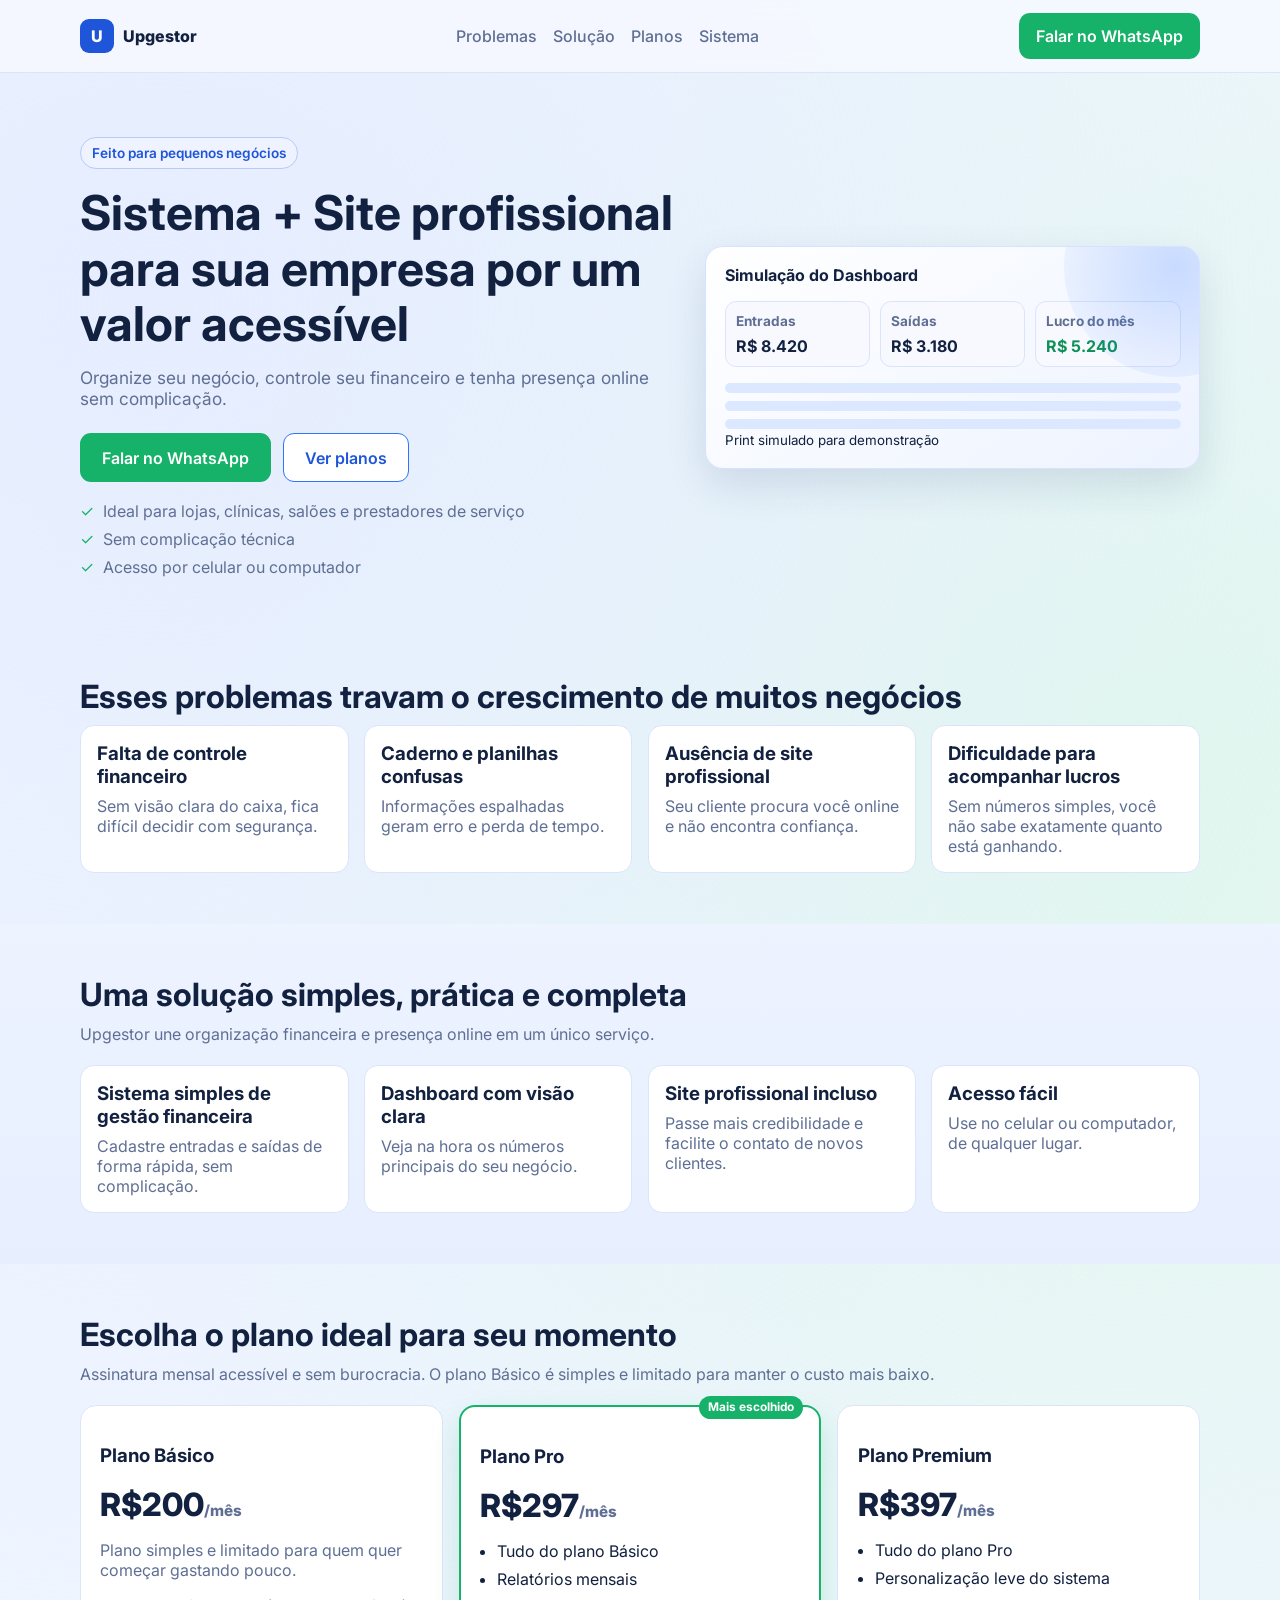
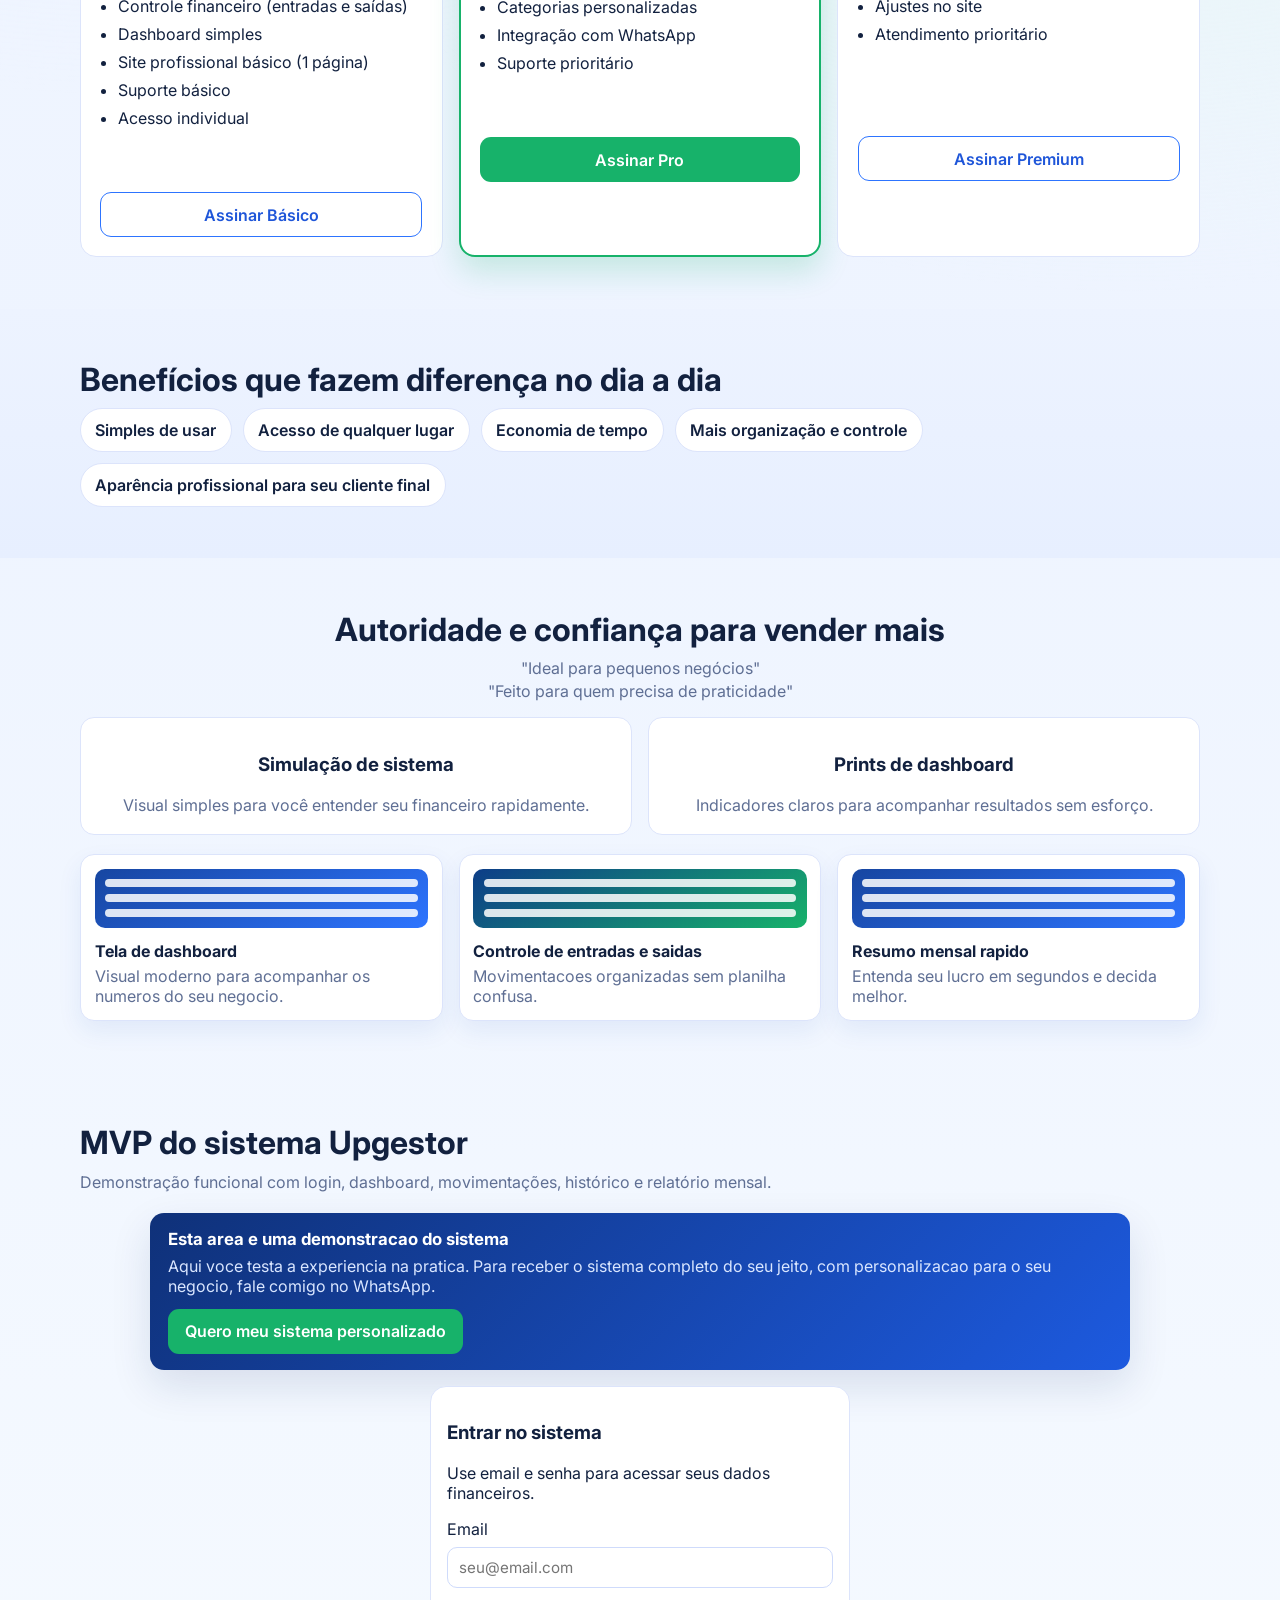
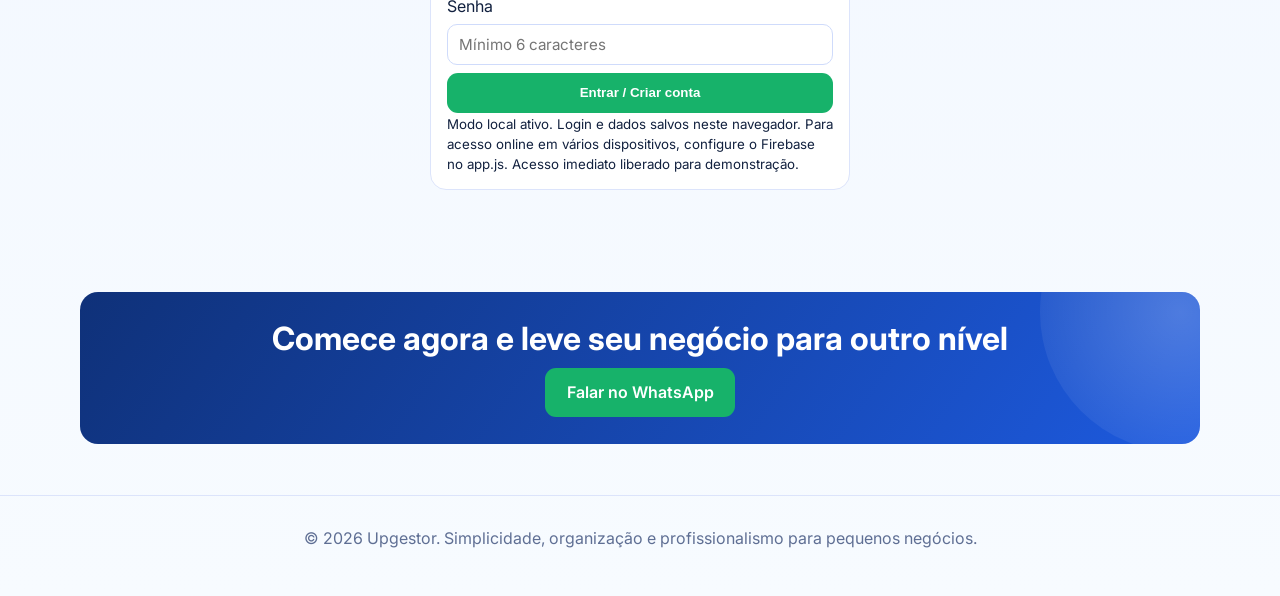
==== index.html @ bb3dbd7d "v1" ====
<!DOCTYPE html>
<html lang="pt-BR">
<head>
  <meta charset="UTF-8" />
  <meta name="viewport" content="width=device-width, initial-scale=1.0" />
  <title>Upgestor | Sistema + Site profissional acessível</title>
  <meta
    name="description"
    content="Upgestor: sistema simples de gestão financeira + site profissional para pequenas empresas por assinatura mensal acessível."
  />
  <meta name="author" content="Joao Espinato" />
  <link rel="preconnect" href="https://fonts.googleapis.com" />
  <link rel="preconnect" href="https://fonts.gstatic.com" crossorigin />
  <link
    href="https://fonts.googleapis.com/css2?family=Inter:wght@400;500;600;700;800&display=swap"
    rel="stylesheet"
  />
  <link rel="stylesheet" href="./styles.css" />
</head>
<body>
  <header class="topbar">
    <div class="container topbar-inner">
      <a href="#hero" class="logo" aria-label="Ir para início">
        <span class="logo-mark">U</span>
        <span class="logo-text">Upgestor</span>
      </a>
      <nav class="nav">
        <a href="#problemas">Problemas</a>
        <a href="#solucao">Solução</a>
        <a href="#planos">Planos</a>
        <a href="#mvp">Sistema</a>
      </nav>
      <a class="btn btn-whatsapp" href="https://wa.me/5528999644083?text=Ol%C3%A1%2C%20quero%20solicitar%20um%20or%C3%A7amento%20da%20Upgestor." target="_blank" rel="noopener noreferrer">
        Falar no WhatsApp
      </a>
    </div>
  </header>

  <main>
    <section id="hero" class="hero">
      <div class="container hero-grid">
        <div>
          <span class="badge">Feito para pequenos negócios</span>
          <h1>Sistema + Site profissional para sua empresa por um valor acessível</h1>
          <p class="hero-subtitle">
            Organize seu negócio, controle seu financeiro e tenha presença online sem complicação.
          </p>
          <div class="hero-actions">
            <a class="btn btn-whatsapp btn-lg" href="https://wa.me/5528999644083?text=Ol%C3%A1%2C%20quero%20solicitar%20um%20or%C3%A7amento%20da%20Upgestor." target="_blank" rel="noopener noreferrer">
              Falar no WhatsApp
            </a>
            <a class="btn btn-outline btn-lg" href="#planos">Ver planos</a>
          </div>
          <ul class="hero-bullets">
            <li>Ideal para lojas, clínicas, salões e prestadores de serviço</li>
            <li>Sem complicação técnica</li>
            <li>Acesso por celular ou computador</li>
          </ul>
        </div>
        <div class="hero-card">
          <p class="card-title">Simulação do Dashboard</p>
          <div class="sim-grid">
            <article>
              <h3>Entradas</h3>
              <p>R$ 8.420</p>
            </article>
            <article>
              <h3>Saídas</h3>
              <p>R$ 3.180</p>
            </article>
            <article>
              <h3>Lucro do mês</h3>
              <p class="success">R$ 5.240</p>
            </article>
          </div>
          <div class="sim-lines">
            <span></span><span></span><span></span>
          </div>
          <small>Print simulado para demonstração</small>
        </div>
      </div>
    </section>

    <section id="problemas" class="section">
      <div class="container">
        <h2>Esses problemas travam o crescimento de muitos negócios</h2>
        <div class="cards-4">
          <article class="feature-card">
            <h3>Falta de controle financeiro</h3>
            <p>Sem visão clara do caixa, fica difícil decidir com segurança.</p>
          </article>
          <article class="feature-card">
            <h3>Caderno e planilhas confusas</h3>
            <p>Informações espalhadas geram erro e perda de tempo.</p>
          </article>
          <article class="feature-card">
            <h3>Ausência de site profissional</h3>
            <p>Seu cliente procura você online e não encontra confiança.</p>
          </article>
          <article class="feature-card">
            <h3>Dificuldade para acompanhar lucros</h3>
            <p>Sem números simples, você não sabe exatamente quanto está ganhando.</p>
          </article>
        </div>
      </div>
    </section>

    <section id="solucao" class="section section-alt">
      <div class="container">
        <h2>Uma solução simples, prática e completa</h2>
        <p class="section-subtitle">Upgestor une organização financeira e presença online em um único serviço.</p>
        <div class="cards-4">
          <article class="feature-card">
            <h3>Sistema simples de gestão financeira</h3>
            <p>Cadastre entradas e saídas de forma rápida, sem complicação.</p>
          </article>
          <article class="feature-card">
            <h3>Dashboard com visão clara</h3>
            <p>Veja na hora os números principais do seu negócio.</p>
          </article>
          <article class="feature-card">
            <h3>Site profissional incluso</h3>
            <p>Passe mais credibilidade e facilite o contato de novos clientes.</p>
          </article>
          <article class="feature-card">
            <h3>Acesso fácil</h3>
            <p>Use no celular ou computador, de qualquer lugar.</p>
          </article>
        </div>
      </div>
    </section>

    <section id="planos" class="section">
      <div class="container">
        <h2>Escolha o plano ideal para seu momento</h2>
        <p class="section-subtitle">
          Assinatura mensal acessível e sem burocracia. O plano Básico é simples e limitado para manter o custo mais baixo.
        </p>
        <div class="pricing-grid">
          <article class="pricing-card">
            <h3>Plano Básico</h3>
            <p class="price">R$200<span>/mês</span></p>
            <p class="plan-note">Plano simples e limitado para quem quer começar gastando pouco.</p>
            <ul>
              <li>Controle financeiro (entradas e saídas)</li>
              <li>Dashboard simples</li>
              <li>Site profissional básico (1 página)</li>
              <li>Suporte básico</li>
              <li>Acesso individual</li>
            </ul>
            <a class="btn btn-outline full" href="https://wa.me/5528999644083?text=Ol%C3%A1%2C%20quero%20assinar%20o%20plano%20B%C3%A1sico%20da%20Upgestor." target="_blank" rel="noopener noreferrer">Assinar Básico</a>
          </article>

          <article class="pricing-card featured">
            <span class="tag">Mais escolhido</span>
            <h3>Plano Pro</h3>
            <p class="price">R$297<span>/mês</span></p>
            <ul>
              <li>Tudo do plano Básico</li>
              <li>Relatórios mensais</li>
              <li>Categorias personalizadas</li>
              <li>Integração com WhatsApp</li>
              <li>Suporte prioritário</li>
            </ul>
            <a class="btn btn-whatsapp full" href="https://wa.me/5528999644083?text=Ol%C3%A1%2C%20quero%20assinar%20o%20plano%20Pro%20da%20Upgestor." target="_blank" rel="noopener noreferrer">Assinar Pro</a>
          </article>

          <article class="pricing-card">
            <h3>Plano Premium</h3>
            <p class="price">R$397<span>/mês</span></p>
            <ul>
              <li>Tudo do plano Pro</li>
              <li>Personalização leve do sistema</li>
              <li>Ajustes no site</li>
              <li>Atendimento prioritário</li>
            </ul>
            <a class="btn btn-outline full" href="https://wa.me/5528999644083?text=Ol%C3%A1%2C%20quero%20assinar%20o%20plano%20Premium%20da%20Upgestor." target="_blank" rel="noopener noreferrer">Assinar Premium</a>
          </article>
        </div>
      </div>
    </section>

    <section class="section section-alt">
      <div class="container">
        <h2>Benefícios que fazem diferença no dia a dia</h2>
        <div class="benefits">
          <span>Simples de usar</span>
          <span>Acesso de qualquer lugar</span>
          <span>Economia de tempo</span>
          <span>Mais organização e controle</span>
          <span>Aparência profissional para seu cliente final</span>
        </div>
      </div>
    </section>

    <section class="section">
      <div class="container authority">
        <h2>Autoridade e confiança para vender mais</h2>
        <p>"Ideal para pequenos negócios"</p>
        <p>"Feito para quem precisa de praticidade"</p>
        <div class="authority-cards">
          <article class="shot">
            <h3>Simulação de sistema</h3>
            <p>Visual simples para você entender seu financeiro rapidamente.</p>
          </article>
          <article class="shot">
            <h3>Prints de dashboard</h3>
            <p>Indicadores claros para acompanhar resultados sem esforço.</p>
          </article>
        </div>
        <div class="visual-showcase">
          <article class="mockup-card">
            <div class="mockup-screen">
              <span></span><span></span><span></span>
            </div>
            <h4>Tela de dashboard</h4>
            <p>Visual moderno para acompanhar os numeros do seu negocio.</p>
          </article>
          <article class="mockup-card">
            <div class="mockup-screen alt">
              <span></span><span></span><span></span>
            </div>
            <h4>Controle de entradas e saidas</h4>
            <p>Movimentacoes organizadas sem planilha confusa.</p>
          </article>
          <article class="mockup-card">
            <div class="mockup-screen">
              <span></span><span></span><span></span>
            </div>
            <h4>Resumo mensal rapido</h4>
            <p>Entenda seu lucro em segundos e decida melhor.</p>
          </article>
        </div>
      </div>
    </section>

    <section id="mvp" class="section section-app">
      <div class="container">
        <h2>MVP do sistema Upgestor</h2>
        <p class="section-subtitle">
          Demonstração funcional com login, dashboard, movimentações, histórico e relatório mensal.
        </p>
        <div class="demo-alert">
          <h3>Esta area e uma demonstracao do sistema</h3>
          <p>
            Aqui voce testa a experiencia na pratica. Para receber o sistema completo do seu jeito, com
            personalizacao para o seu negocio, fale comigo no WhatsApp.
          </p>
          <a
            class="btn btn-whatsapp"
            href="https://wa.me/5528999644083?text=Ol%C3%A1%2C%20quero%20um%20sistema%20personalizado%20para%20meu%20neg%C3%B3cio."
            target="_blank"
            rel="noopener noreferrer"
          >
            Quero meu sistema personalizado
          </a>
        </div>

        <div class="app-shell">
          <div id="auth-card" class="auth-card">
            <h3>Entrar no sistema</h3>
            <p>Use email e senha para acessar seus dados financeiros.</p>
            <form id="login-form">
              <label for="email">Email</label>
              <input id="email" type="email" required placeholder="seu@email.com" />
              <label for="password">Senha</label>
              <input id="password" type="password" minlength="6" required placeholder="Mínimo 6 caracteres" />
              <button type="submit" class="btn btn-whatsapp full">Entrar / Criar conta</button>
            </form>
            <small id="auth-feedback"></small>
          </div>

          <div id="app-panel" class="app-panel hidden">
            <div class="app-head">
              <div>
                <h3>Painel financeiro</h3>
                <p id="user-email"></p>
              </div>
              <button id="logout-btn" class="btn btn-outline">Sair</button>
            </div>

            <div class="kpi-grid">
              <article><h4>Entradas</h4><p id="kpi-income">R$ 0,00</p></article>
              <article><h4>Saídas</h4><p id="kpi-expense">R$ 0,00</p></article>
              <article><h4>Lucro do mês</h4><p id="kpi-profit">R$ 0,00</p></article>
            </div>

            <div class="app-content">
              <form id="transaction-form" class="stack">
                <h4>Adicionar movimentação</h4>
                <label for="type">Tipo</label>
                <select id="type" required>
                  <option value="income">Entrada</option>
                  <option value="expense">Saída</option>
                </select>
                <label for="amount">Valor (R$)</label>
                <input id="amount" type="number" min="0.01" step="0.01" required />
                <label for="category">Categoria</label>
                <input id="category" type="text" required placeholder="Ex.: vendas, aluguel, marketing" />
                <label for="date">Data</label>
                <input id="date" type="date" required />
                <button type="submit" class="btn btn-primary">Salvar</button>
              </form>

              <div class="stack">
                <h4>Histórico</h4>
                <label for="filter-date">Filtrar por data</label>
                <input id="filter-date" type="date" />
                <ul id="history-list" class="history-list"></ul>
              </div>

              <div class="stack">
                <h4>Resumo mensal</h4>
                <p id="monthly-summary">Sem dados no mês atual.</p>
                <a class="btn btn-whatsapp full" href="https://wa.me/5528999644083?text=Ol%C3%A1%2C%20quero%20conhecer%20melhor%20o%20sistema%20da%20Upgestor." target="_blank" rel="noopener noreferrer">
                  Falar no WhatsApp
                </a>
              </div>
            </div>
          </div>
        </div>
      </div>
    </section>

    <section class="section final-cta">
      <div class="container final-cta-inner">
        <h2>Comece agora e leve seu negócio para outro nível</h2>
        <a class="btn btn-whatsapp btn-lg" href="https://wa.me/5528999644083?text=Ol%C3%A1%2C%20quero%20come%C3%A7ar%20agora%20com%20a%20Upgestor." target="_blank" rel="noopener noreferrer">
          Falar no WhatsApp
        </a>
      </div>
    </section>
  </main>

  <footer class="footer">
    <div class="container">
      <p>© <span id="year"></span> Upgestor. Simplicidade, organização e profissionalismo para pequenos negócios.</p>
    </div>
  </footer>

  <script src="./app.js" defer></script>
</body>
</html>
---- styles.css ----
:root {
  --blue-900: #0e2a66;
  --blue-700: #1f56d9;
  --blue-500: #2d74ff;
  --green-500: #17b26a;
  --green-600: #109058;
  --bg: #f5f8ff;
  --white: #ffffff;
  --text: #12213f;
  --muted: #5f6f94;
  --border: #dce4fb;
  --shadow: 0 16px 40px rgba(14, 42, 102, 0.12);
}

* {
  box-sizing: border-box;
}

html,
body {
  margin: 0;
  padding: 0;
  font-family: "Inter", sans-serif;
  color: var(--text);
  background:
    radial-gradient(circle at 12% 8%, #e5edff 0, transparent 38%),
    radial-gradient(circle at 88% 20%, #dff8eb 0, transparent 35%),
    linear-gradient(180deg, #f4f8ff 0%, #eef4ff 52%, #f7fbff 100%);
}

a {
  color: inherit;
  text-decoration: none;
}

.container {
  width: min(1120px, 92%);
  margin: 0 auto;
}

.topbar {
  position: sticky;
  top: 0;
  z-index: 20;
  background: rgba(245, 248, 255, 0.93);
  backdrop-filter: blur(8px);
  border-bottom: 1px solid var(--border);
}

.topbar-inner {
  display: flex;
  align-items: center;
  justify-content: space-between;
  gap: 1rem;
  min-height: 72px;
}

.logo {
  display: flex;
  align-items: center;
  gap: 0.55rem;
  font-weight: 800;
}

.logo-mark {
  display: inline-grid;
  place-items: center;
  width: 34px;
  height: 34px;
  background: var(--blue-700);
  color: var(--white);
  border-radius: 9px;
}

.nav {
  display: flex;
  gap: 1rem;
  font-weight: 500;
  color: var(--muted);
}

.btn {
  border: 1px solid transparent;
  border-radius: 11px;
  padding: 0.72rem 1rem;
  font-weight: 600;
  cursor: pointer;
  transition: 0.2s ease;
  display: inline-flex;
  justify-content: center;
  align-items: center;
}

.btn:hover {
  transform: translateY(-1px);
}

.btn-lg {
  padding: 0.85rem 1.3rem;
}

.btn-whatsapp {
  background: var(--green-500);
  color: var(--white);
}

.btn-whatsapp:hover {
  background: var(--green-600);
}

.btn-outline {
  border-color: var(--blue-500);
  color: var(--blue-700);
  background: var(--white);
}

.btn-primary {
  background: var(--blue-700);
  color: var(--white);
}

.full {
  width: 100%;
}

.hero {
  padding: 4rem 0 3rem;
}

.hero-grid {
  display: grid;
  grid-template-columns: 1.2fr 1fr;
  gap: 2rem;
  align-items: center;
}

.badge {
  display: inline-block;
  border: 1px solid #b8cafb;
  color: var(--blue-700);
  padding: 0.45rem 0.7rem;
  border-radius: 999px;
  font-size: 0.85rem;
  font-weight: 600;
  margin-bottom: 1rem;
  background: #eef3ff;
}

h1 {
  font-size: clamp(1.8rem, 4vw, 3rem);
  line-height: 1.15;
  margin: 0 0 1rem;
}

.hero-subtitle {
  font-size: 1.08rem;
  color: var(--muted);
  margin: 0 0 1.5rem;
}

.hero-actions {
  display: flex;
  gap: 0.8rem;
  flex-wrap: wrap;
}

.hero-bullets {
  margin: 1.2rem 0 0;
  padding: 0;
  list-style: none;
  color: var(--muted);
  display: grid;
  gap: 0.5rem;
}

.hero-bullets li::before {
  content: "✓";
  color: var(--green-500);
  margin-right: 0.55rem;
}

.hero-card {
  background: linear-gradient(145deg, #ffffff, #edf3ff);
  border: 1px solid #d7e2ff;
  border-radius: 18px;
  box-shadow: var(--shadow);
  padding: 1.15rem;
  position: relative;
  overflow: hidden;
}

.hero-card::after {
  content: "";
  position: absolute;
  width: 220px;
  height: 220px;
  right: -85px;
  top: -90px;
  border-radius: 50%;
  background: radial-gradient(circle, rgba(45, 116, 255, 0.22), rgba(45, 116, 255, 0));
}

.card-title {
  margin-top: 0;
  font-weight: 700;
}

.sim-grid {
  display: grid;
  grid-template-columns: repeat(3, 1fr);
  gap: 0.6rem;
}

.sim-grid article {
  background: #f7f9ff;
  border: 1px solid var(--border);
  border-radius: 11px;
  padding: 0.65rem;
}

.sim-grid h3 {
  margin: 0;
  color: var(--muted);
  font-size: 0.85rem;
}

.sim-grid p {
  margin: 0.45rem 0 0;
  font-weight: 700;
}

.success {
  color: var(--green-600);
}

.sim-lines {
  margin-top: 1rem;
  display: grid;
  gap: 0.5rem;
}

.sim-lines span {
  display: block;
  background: #dce8ff;
  height: 10px;
  border-radius: 99px;
}

.section {
  padding: 3.2rem 0;
}

.section-alt {
  background: linear-gradient(180deg, #edf3ff 0%, #e7efff 100%);
}

h2 {
  font-size: clamp(1.35rem, 2.8vw, 2rem);
  margin: 0 0 0.6rem;
}

.section-subtitle {
  color: var(--muted);
  margin: 0 0 1.3rem;
}

.cards-4 {
  display: grid;
  grid-template-columns: repeat(4, 1fr);
  gap: 0.95rem;
}

.feature-card {
  background: var(--white);
  border: 1px solid var(--border);
  border-radius: 14px;
  padding: 1rem;
}

.feature-card h3 {
  margin: 0 0 0.5rem;
}

.feature-card p {
  margin: 0;
  color: var(--muted);
}

.pricing-grid {
  display: grid;
  grid-template-columns: repeat(3, 1fr);
  gap: 1rem;
}

.pricing-card {
  background: var(--white);
  border: 1px solid var(--border);
  border-radius: 16px;
  padding: 1.2rem;
  position: relative;
}

.pricing-card.featured {
  border: 2px solid var(--green-500);
  box-shadow: 0 14px 30px rgba(23, 178, 106, 0.2);
}

.tag {
  position: absolute;
  top: -11px;
  right: 16px;
  background: var(--green-500);
  color: var(--white);
  border-radius: 999px;
  font-size: 0.74rem;
  padding: 0.28rem 0.56rem;
  font-weight: 700;
}

.price {
  font-size: 2rem;
  font-weight: 800;
  margin: 0.5rem 0;
}

.price span {
  font-size: 0.95rem;
  color: var(--muted);
}

.plan-note {
  color: var(--muted);
}

.pricing-card ul {
  padding-left: 1.1rem;
  min-height: 180px;
}

.pricing-card li {
  margin-bottom: 0.5rem;
}

.benefits {
  display: flex;
  flex-wrap: wrap;
  gap: 0.7rem;
}

.benefits span {
  background: var(--white);
  border: 1px solid var(--border);
  padding: 0.68rem 0.9rem;
  border-radius: 999px;
  font-weight: 600;
}

.authority {
  text-align: center;
}

.authority p {
  color: var(--muted);
  margin: 0.2rem;
}

.authority-cards {
  margin-top: 1rem;
  display: grid;
  grid-template-columns: repeat(2, 1fr);
  gap: 1rem;
}

.shot {
  background: var(--white);
  border: 1px solid var(--border);
  border-radius: 14px;
  padding: 1rem;
}

.visual-showcase {
  margin-top: 1.2rem;
  display: grid;
  grid-template-columns: repeat(3, 1fr);
  gap: 1rem;
  text-align: left;
}

.mockup-card {
  background: var(--white);
  border: 1px solid var(--border);
  border-radius: 14px;
  padding: 0.85rem;
  box-shadow: 0 10px 24px rgba(30, 74, 173, 0.08);
}

.mockup-card h4 {
  margin: 0.8rem 0 0.35rem;
}

.mockup-card p {
  margin: 0;
  color: var(--muted);
}

.mockup-screen {
  background: linear-gradient(150deg, #1746a1, #2d74ff);
  border-radius: 10px;
  padding: 0.65rem;
  display: grid;
  gap: 0.45rem;
}

.mockup-screen.alt {
  background: linear-gradient(150deg, #0d3d88, #17b26a);
}

.mockup-screen span {
  display: block;
  height: 8px;
  border-radius: 999px;
  background: rgba(255, 255, 255, 0.85);
}

.demo-alert {
  max-width: 980px;
  margin: 0 auto 1rem;
  background: linear-gradient(135deg, #0f3179, #1d5adf);
  color: var(--white);
  border-radius: 14px;
  padding: 1rem 1.1rem;
  box-shadow: var(--shadow);
}

.demo-alert h3 {
  margin: 0 0 0.45rem;
  font-size: 1.05rem;
}

.demo-alert p {
  margin: 0 0 0.8rem;
  color: #d9e6ff;
}

.section-app .app-shell {
  display: grid;
  grid-template-columns: 1fr;
  gap: 1rem;
  max-width: 980px;
  margin: 0 auto;
}

.auth-card,
.app-panel {
  background: var(--white);
  border: 1px solid var(--border);
  border-radius: 16px;
  padding: 1rem;
  width: 100%;
}

.auth-card {
  max-width: 420px;
  margin: 0 auto;
}

form {
  display: grid;
  gap: 0.5rem;
}

input,
select {
  width: 100%;
  border: 1px solid #cfdbfb;
  border-radius: 10px;
  padding: 0.62rem 0.7rem;
  font-family: inherit;
  font-size: 0.95rem;
}

.app-head {
  display: flex;
  justify-content: space-between;
  align-items: center;
  gap: 0.8rem;
}

.kpi-grid {
  display: grid;
  grid-template-columns: repeat(3, 1fr);
  gap: 0.8rem;
  margin: 1rem 0;
}

.kpi-grid article {
  background: #f6f9ff;
  border: 1px solid var(--border);
  border-radius: 11px;
  padding: 0.8rem;
}

.kpi-grid h4,
.kpi-grid p {
  margin: 0;
}

.kpi-grid p {
  margin-top: 0.4rem;
  font-size: 1.1rem;
  font-weight: 700;
}

.app-content {
  display: grid;
  grid-template-columns: repeat(3, 1fr);
  gap: 1rem;
}

.stack {
  background: #f8faff;
  border: 1px solid var(--border);
  border-radius: 12px;
  padding: 0.9rem;
}

.stack h4 {
  margin-top: 0;
}

.history-list {
  list-style: none;
  margin: 0;
  padding: 0;
  max-height: 220px;
  overflow: auto;
  display: grid;
  gap: 0.5rem;
}

.history-item {
  border: 1px solid #d8e3ff;
  background: var(--white);
  border-radius: 10px;
  padding: 0.55rem;
}

.history-item small {
  color: var(--muted);
}

.history-item strong.income {
  color: var(--green-600);
}

.history-item strong.expense {
  color: #cc3d32;
}

.hidden {
  display: none;
}

.final-cta-inner {
  background: linear-gradient(125deg, #0f3179, #1d5adf);
  border-radius: 18px;
  padding: 1.7rem;
  color: var(--white);
  text-align: center;
  position: relative;
  overflow: hidden;
}

.final-cta-inner::after {
  content: "";
  position: absolute;
  width: 280px;
  height: 280px;
  border-radius: 50%;
  right: -120px;
  top: -120px;
  background: radial-gradient(circle, rgba(255, 255, 255, 0.22), rgba(255, 255, 255, 0));
}

.footer {
  border-top: 1px solid var(--border);
  padding: 1rem 0 2rem;
  color: var(--muted);
  text-align: center;
}

@media (max-width: 980px) {
  .nav {
    display: none;
  }

  .hero-grid,
  .cards-4,
  .pricing-grid,
  .authority-cards,
  .visual-showcase,
  .app-content {
    grid-template-columns: 1fr;
  }

  .sim-grid,
  .kpi-grid {
    grid-template-columns: 1fr;
  }
}
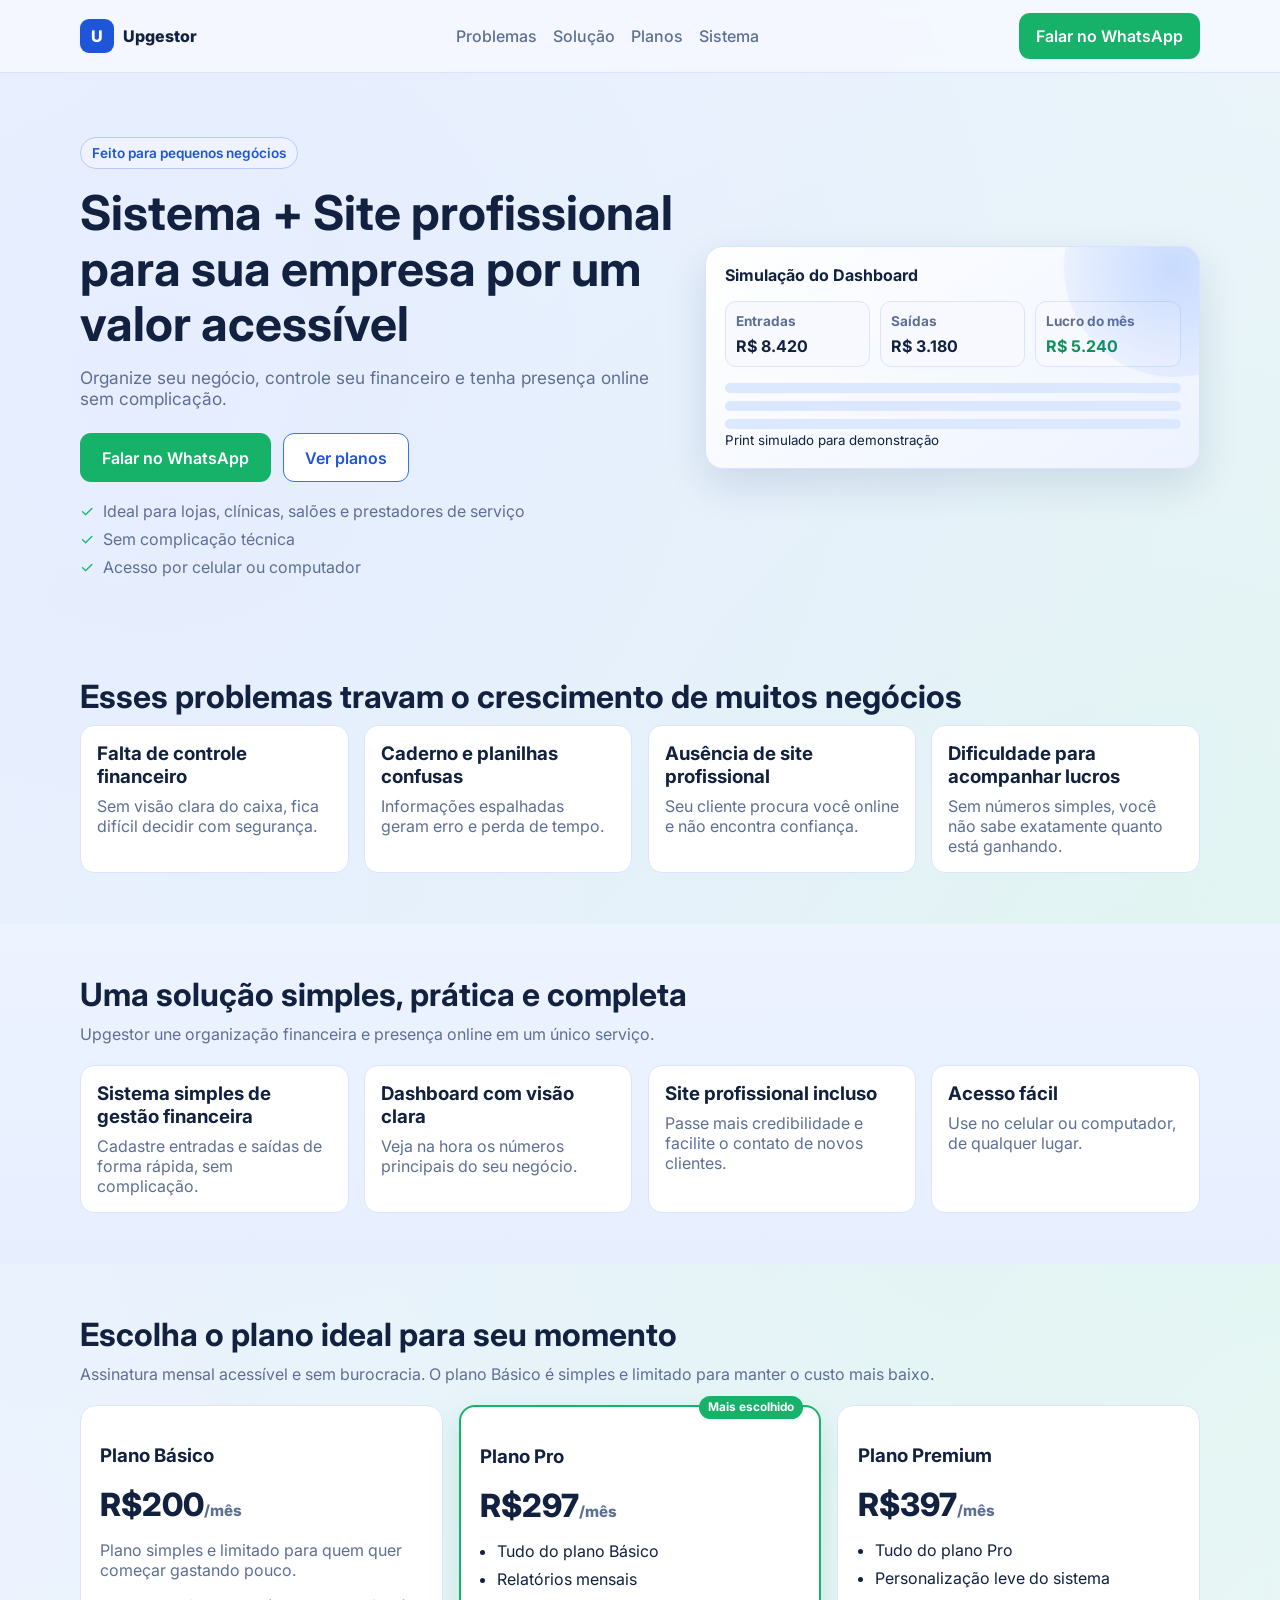
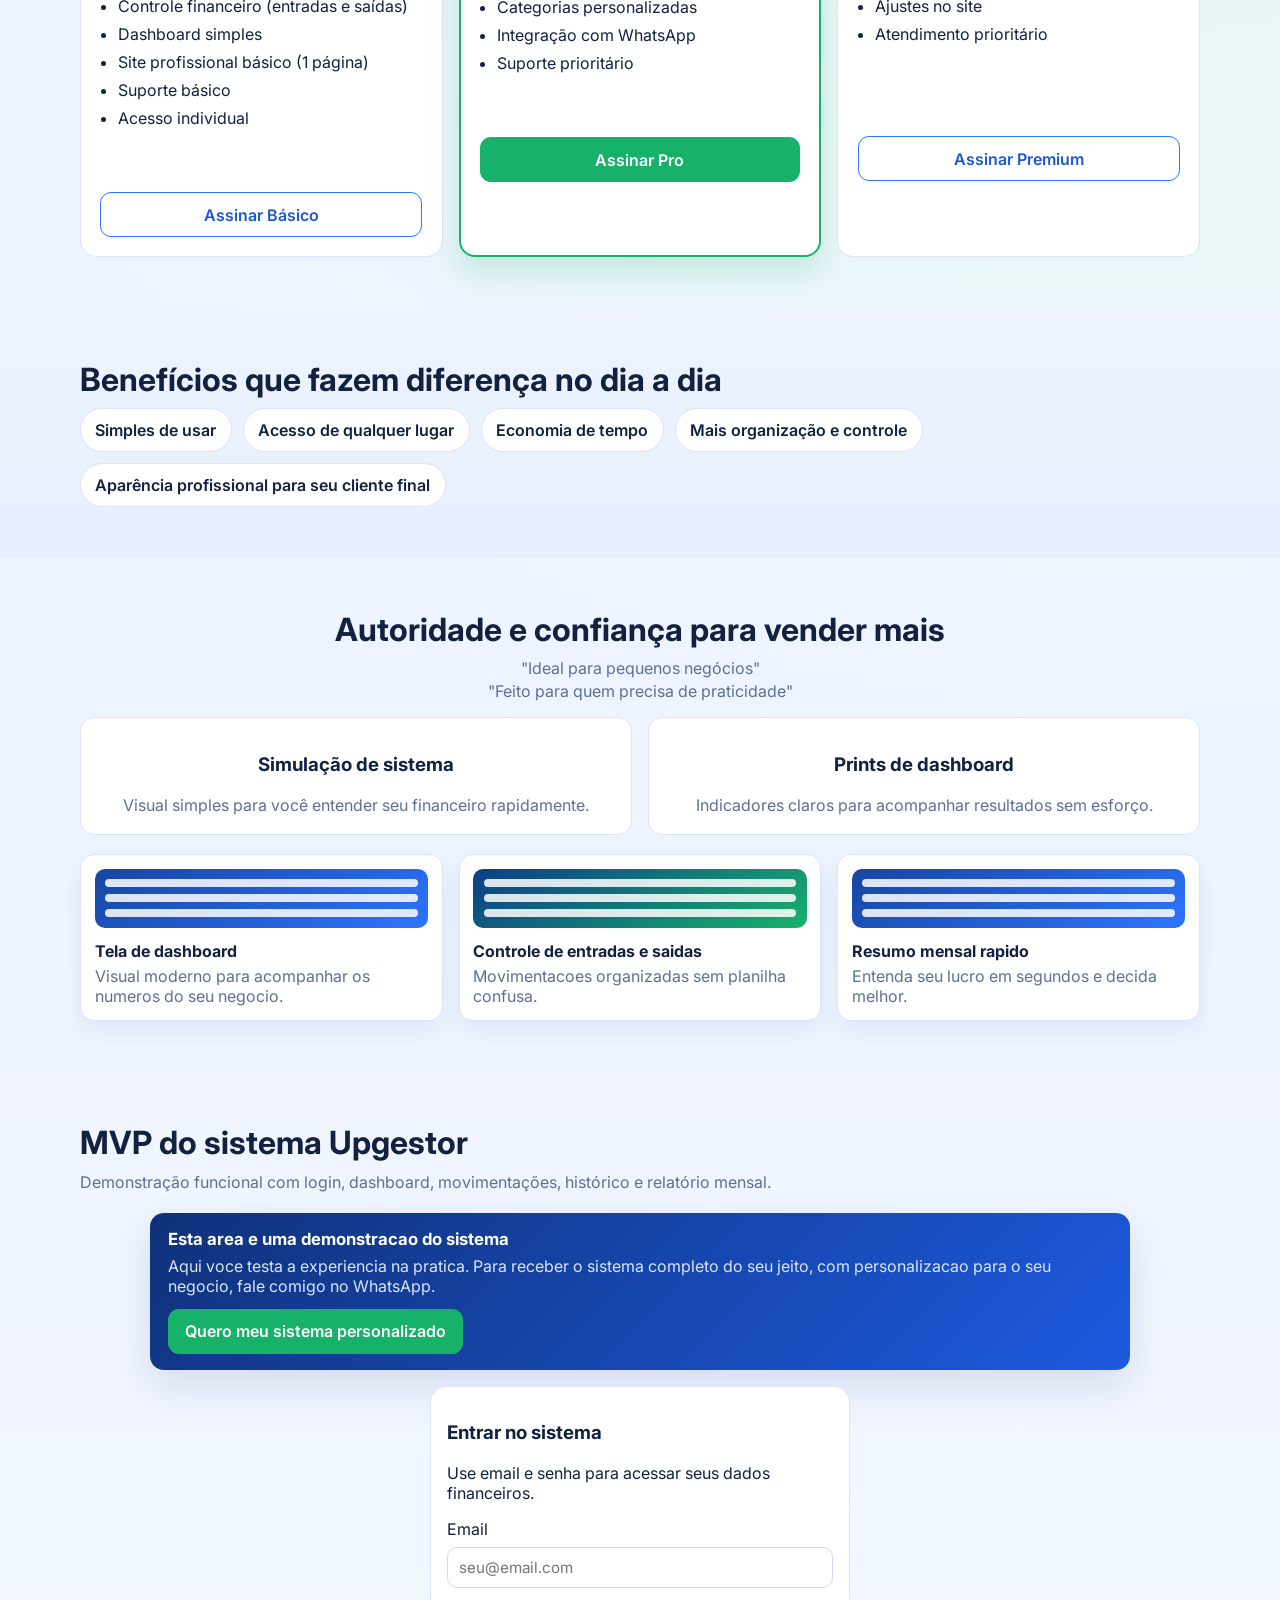
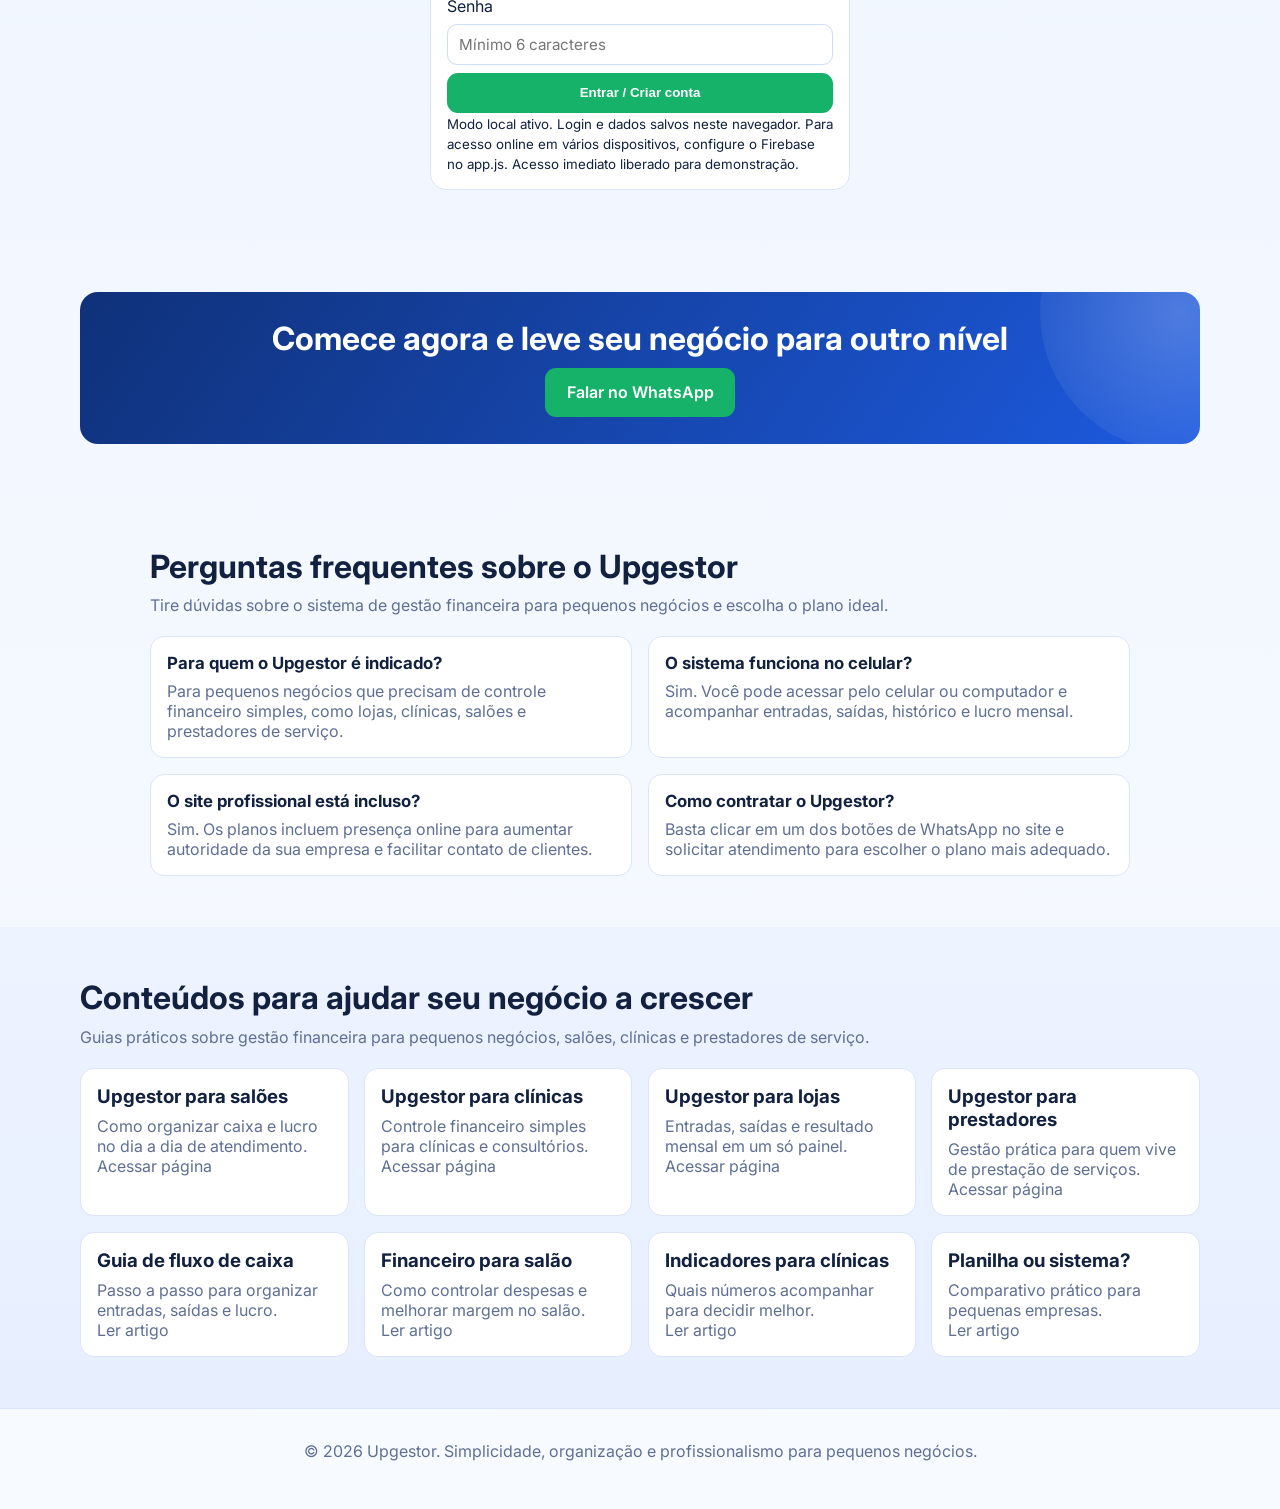
==== commit d97d6158: "att" ====
--- a/index.html
+++ b/index.html
@@ -8,14 +8,142 @@
     name="description"
     content="Upgestor: sistema simples de gestão financeira + site profissional para pequenas empresas por assinatura mensal acessível."
   />
+  <meta name="robots" content="index,follow,max-image-preview:large" />
+  <link rel="canonical" href="https://upgestor.com.br/" />
+  <meta name="theme-color" content="#1f56d9" />
+  <meta property="og:site_name" content="Upgestor" />
+  <meta property="og:type" content="website" />
+  <meta property="og:locale" content="pt_BR" />
+  <meta property="og:url" content="https://upgestor.com.br/" />
+  <meta property="og:title" content="Upgestor | Sistema + Site profissional acessível" />
+  <meta
+    property="og:description"
+    content="Organize seu negócio, controle seu financeiro e tenha presença online sem complicação."
+  />
+  <meta property="og:image" content="https://upgestor.com.br/assets/og-cover.svg" />
+  <meta property="twitter:card" content="summary_large_image" />
+  <meta property="twitter:title" content="Upgestor | Sistema + Site profissional acessível" />
+  <meta
+    property="twitter:description"
+    content="Organize seu negócio, controle seu financeiro e tenha presença online sem complicação."
+  />
+  <meta property="twitter:image" content="https://upgestor.com.br/assets/og-cover.svg" />
+  <meta name="twitter:url" content="https://upgestor.com.br/" />
   <meta name="author" content="Joao Espinato" />
+  <link rel="icon" type="image/svg+xml" href="./assets/favicon.svg" />
+  <link rel="shortcut icon" href="./assets/favicon.svg" />
+  <link rel="manifest" href="./site.webmanifest" />
   <link rel="preconnect" href="https://fonts.googleapis.com" />
   <link rel="preconnect" href="https://fonts.gstatic.com" crossorigin />
   <link
     href="https://fonts.googleapis.com/css2?family=Inter:wght@400;500;600;700;800&display=swap"
     rel="stylesheet"
   />
+  <!-- Google tag (gtag.js) -->
+  <script async src="https://www.googletagmanager.com/gtag/js?id=G-15L1HH5GFT"></script>
+  <script>
+    window.dataLayer = window.dataLayer || [];
+    function gtag() {
+      dataLayer.push(arguments);
+    }
+    gtag("js", new Date());
+    gtag("config", "G-15L1HH5GFT");
+  </script>
   <link rel="stylesheet" href="./styles.css" />
+  <script type="application/ld+json">
+    {
+      "@context": "https://schema.org",
+      "@graph": [
+        {
+          "@type": "Organization",
+          "name": "Upgestor",
+          "url": "https://upgestor.com.br/",
+          "logo": "https://upgestor.com.br/assets/favicon.svg",
+          "contactPoint": [
+            {
+              "@type": "ContactPoint",
+              "contactType": "customer support",
+              "telephone": "+55-28-99964-4083",
+              "areaServed": "BR",
+              "availableLanguage": ["pt-BR"]
+            }
+          ]
+        },
+        {
+          "@type": "WebSite",
+          "name": "Upgestor",
+          "url": "https://upgestor.com.br/"
+        },
+        {
+          "@type": "Service",
+          "name": "Sistema de gestão financeira para pequenos negócios",
+          "provider": {
+            "@type": "Organization",
+            "name": "Upgestor"
+          },
+          "serviceType": "Software de gestão financeira com site profissional",
+          "areaServed": "BR",
+          "offers": [
+            {
+              "@type": "Offer",
+              "name": "Plano Básico",
+              "priceCurrency": "BRL",
+              "price": "200"
+            },
+            {
+              "@type": "Offer",
+              "name": "Plano Pro",
+              "priceCurrency": "BRL",
+              "price": "297"
+            },
+            {
+              "@type": "Offer",
+              "name": "Plano Premium",
+              "priceCurrency": "BRL",
+              "price": "397"
+            }
+          ]
+        },
+        {
+          "@type": "FAQPage",
+          "mainEntity": [
+            {
+              "@type": "Question",
+              "name": "Para quem o Upgestor é indicado?",
+              "acceptedAnswer": {
+                "@type": "Answer",
+                "text": "O Upgestor foi feito para pequenos negócios como lojas, clínicas, salões e prestadores de serviço que precisam organizar entradas, saídas e lucro mensal com praticidade."
+              }
+            },
+            {
+              "@type": "Question",
+              "name": "Preciso saber tecnologia para usar o sistema?",
+              "acceptedAnswer": {
+                "@type": "Answer",
+                "text": "Não. O sistema foi projetado para uso simples no celular ou computador, com cadastro rápido de movimentações e visualização direta dos indicadores financeiros."
+              }
+            },
+            {
+              "@type": "Question",
+              "name": "O plano inclui site profissional?",
+              "acceptedAnswer": {
+                "@type": "Answer",
+                "text": "Sim. A proposta do Upgestor combina sistema financeiro e presença online com site profissional, de acordo com o plano escolhido."
+              }
+            },
+            {
+              "@type": "Question",
+              "name": "Como faço para contratar?",
+              "acceptedAnswer": {
+                "@type": "Answer",
+                "text": "Você pode entrar em contato pelo WhatsApp diretamente no site para solicitar orçamento e contratação do plano ideal."
+              }
+            }
+          ]
+        }
+      ]
+    }
+  </script>
 </head>
 <body>
   <header class="topbar">
@@ -330,6 +458,95 @@
         </a>
       </div>
     </section>
+
+    <section class="section">
+      <div class="container faq-section">
+        <h2>Perguntas frequentes sobre o Upgestor</h2>
+        <p class="section-subtitle">
+          Tire dúvidas sobre o sistema de gestão financeira para pequenos negócios e escolha o plano ideal.
+        </p>
+        <div class="faq-list">
+          <article class="faq-item">
+            <h3>Para quem o Upgestor é indicado?</h3>
+            <p>
+              Para pequenos negócios que precisam de controle financeiro simples, como lojas, clínicas, salões e prestadores
+              de serviço.
+            </p>
+          </article>
+          <article class="faq-item">
+            <h3>O sistema funciona no celular?</h3>
+            <p>
+              Sim. Você pode acessar pelo celular ou computador e acompanhar entradas, saídas, histórico e lucro mensal.
+            </p>
+          </article>
+          <article class="faq-item">
+            <h3>O site profissional está incluso?</h3>
+            <p>
+              Sim. Os planos incluem presença online para aumentar autoridade da sua empresa e facilitar contato de clientes.
+            </p>
+          </article>
+          <article class="faq-item">
+            <h3>Como contratar o Upgestor?</h3>
+            <p>
+              Basta clicar em um dos botões de WhatsApp no site e solicitar atendimento para escolher o plano mais adequado.
+            </p>
+          </article>
+        </div>
+      </div>
+    </section>
+
+    <section class="section section-alt">
+      <div class="container">
+        <h2>Conteúdos para ajudar seu negócio a crescer</h2>
+        <p class="section-subtitle">
+          Guias práticos sobre gestão financeira para pequenos negócios, salões, clínicas e prestadores de serviço.
+        </p>
+        <div class="cards-4">
+          <article class="feature-card">
+            <h3>Upgestor para salões</h3>
+            <p>Como organizar caixa e lucro no dia a dia de atendimento.</p>
+            <p><a href="./para-saloes.html">Acessar página</a></p>
+          </article>
+          <article class="feature-card">
+            <h3>Upgestor para clínicas</h3>
+            <p>Controle financeiro simples para clínicas e consultórios.</p>
+            <p><a href="./para-clinicas.html">Acessar página</a></p>
+          </article>
+          <article class="feature-card">
+            <h3>Upgestor para lojas</h3>
+            <p>Entradas, saídas e resultado mensal em um só painel.</p>
+            <p><a href="./para-lojas.html">Acessar página</a></p>
+          </article>
+          <article class="feature-card">
+            <h3>Upgestor para prestadores</h3>
+            <p>Gestão prática para quem vive de prestação de serviços.</p>
+            <p><a href="./para-prestadores.html">Acessar página</a></p>
+          </article>
+        </div>
+        <div class="cards-4" style="margin-top: 1rem;">
+          <article class="feature-card">
+            <h3>Guia de fluxo de caixa</h3>
+            <p>Passo a passo para organizar entradas, saídas e lucro.</p>
+            <p><a href="./guia-fluxo-de-caixa-pequenos-negocios.html">Ler artigo</a></p>
+          </article>
+          <article class="feature-card">
+            <h3>Financeiro para salão</h3>
+            <p>Como controlar despesas e melhorar margem no salão.</p>
+            <p><a href="./como-organizar-financeiro-de-salao.html">Ler artigo</a></p>
+          </article>
+          <article class="feature-card">
+            <h3>Indicadores para clínicas</h3>
+            <p>Quais números acompanhar para decidir melhor.</p>
+            <p><a href="./controle-financeiro-para-clinicas.html">Ler artigo</a></p>
+          </article>
+          <article class="feature-card">
+            <h3>Planilha ou sistema?</h3>
+            <p>Comparativo prático para pequenas empresas.</p>
+            <p><a href="./planilha-ou-sistema-financeiro.html">Ler artigo</a></p>
+          </article>
+        </div>
+      </div>
+    </section>
   </main>
 
   <footer class="footer">
--- a/styles.css
+++ b/styles.css
@@ -582,6 +582,33 @@
   background: radial-gradient(circle, rgba(255, 255, 255, 0.22), rgba(255, 255, 255, 0));
 }
 
+.faq-section {
+  max-width: 980px;
+}
+
+.faq-list {
+  display: grid;
+  grid-template-columns: repeat(2, 1fr);
+  gap: 1rem;
+}
+
+.faq-item {
+  background: var(--white);
+  border: 1px solid var(--border);
+  border-radius: 14px;
+  padding: 1rem;
+}
+
+.faq-item h3 {
+  margin: 0 0 0.5rem;
+  font-size: 1.05rem;
+}
+
+.faq-item p {
+  margin: 0;
+  color: var(--muted);
+}
+
 .footer {
   border-top: 1px solid var(--border);
   padding: 1rem 0 2rem;
@@ -599,7 +626,8 @@
   .pricing-grid,
   .authority-cards,
   .visual-showcase,
-  .app-content {
+  .app-content,
+  .faq-list {
     grid-template-columns: 1fr;
   }
 
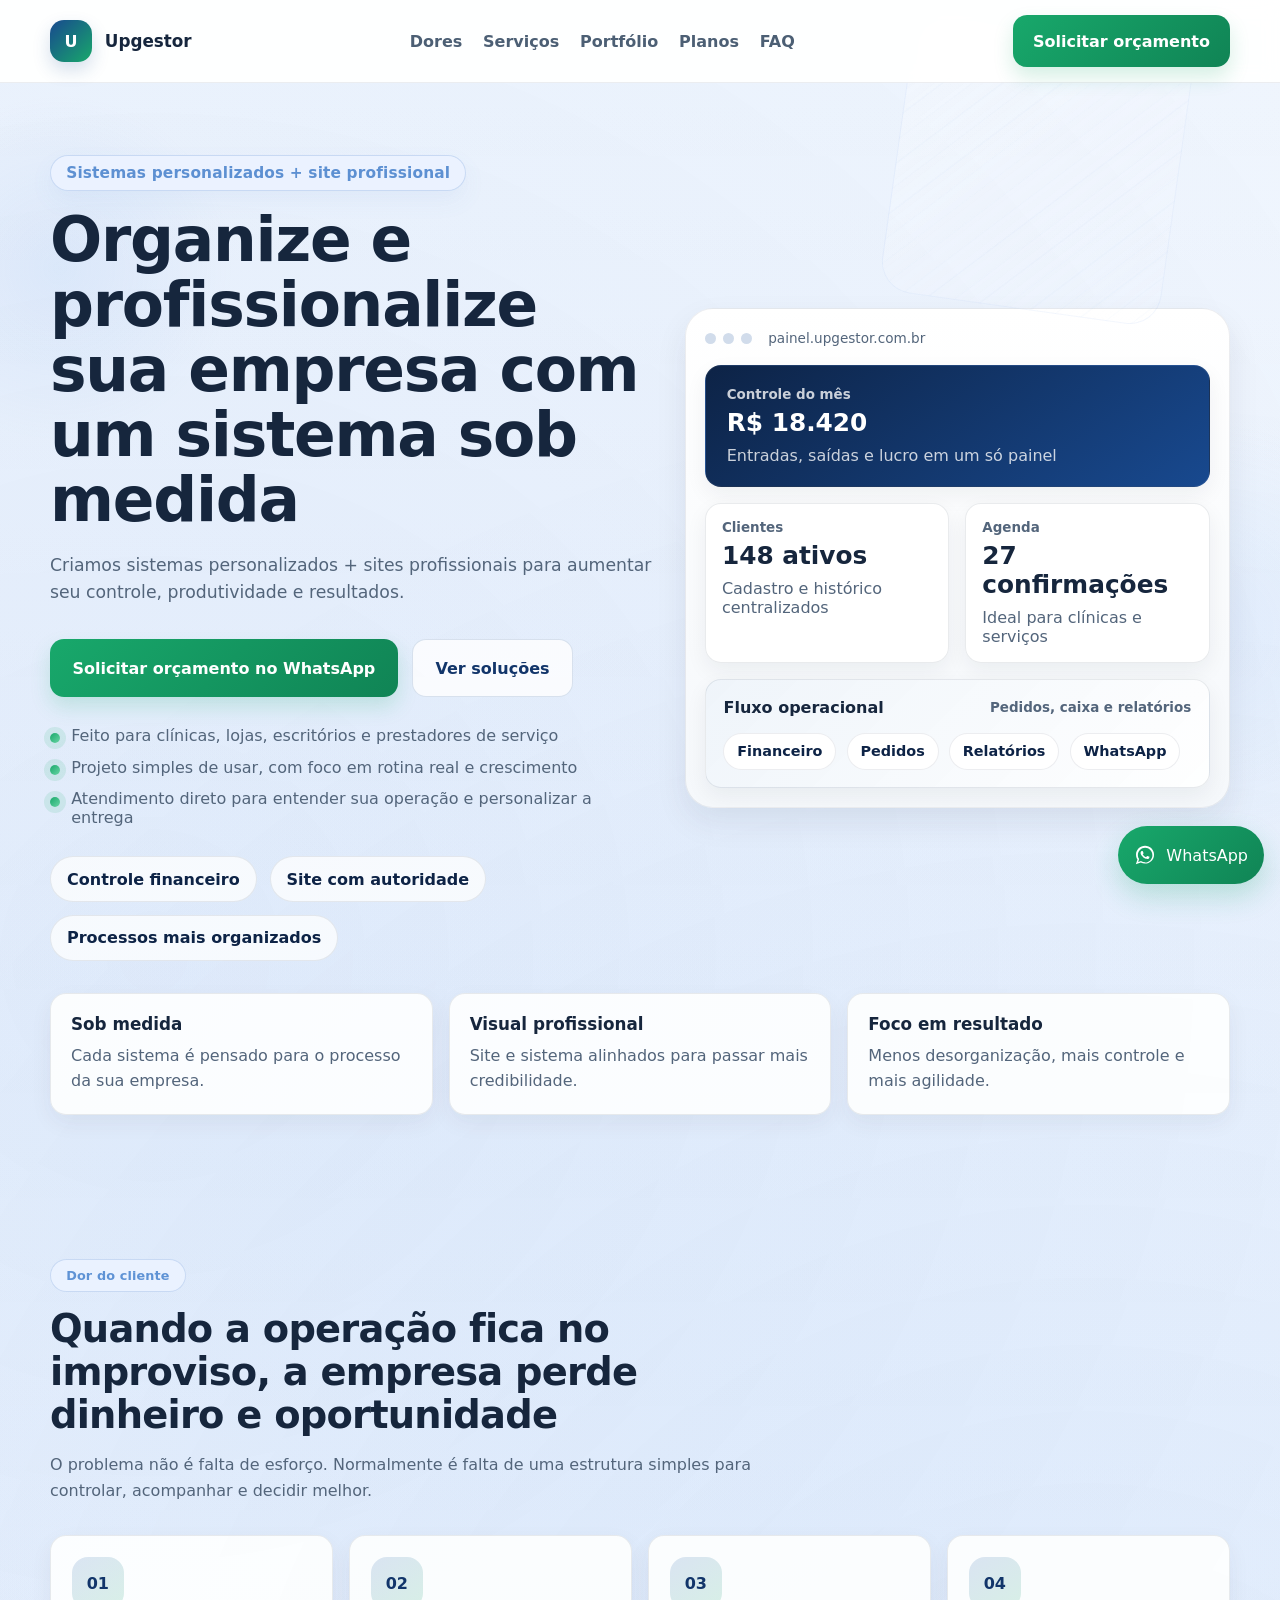
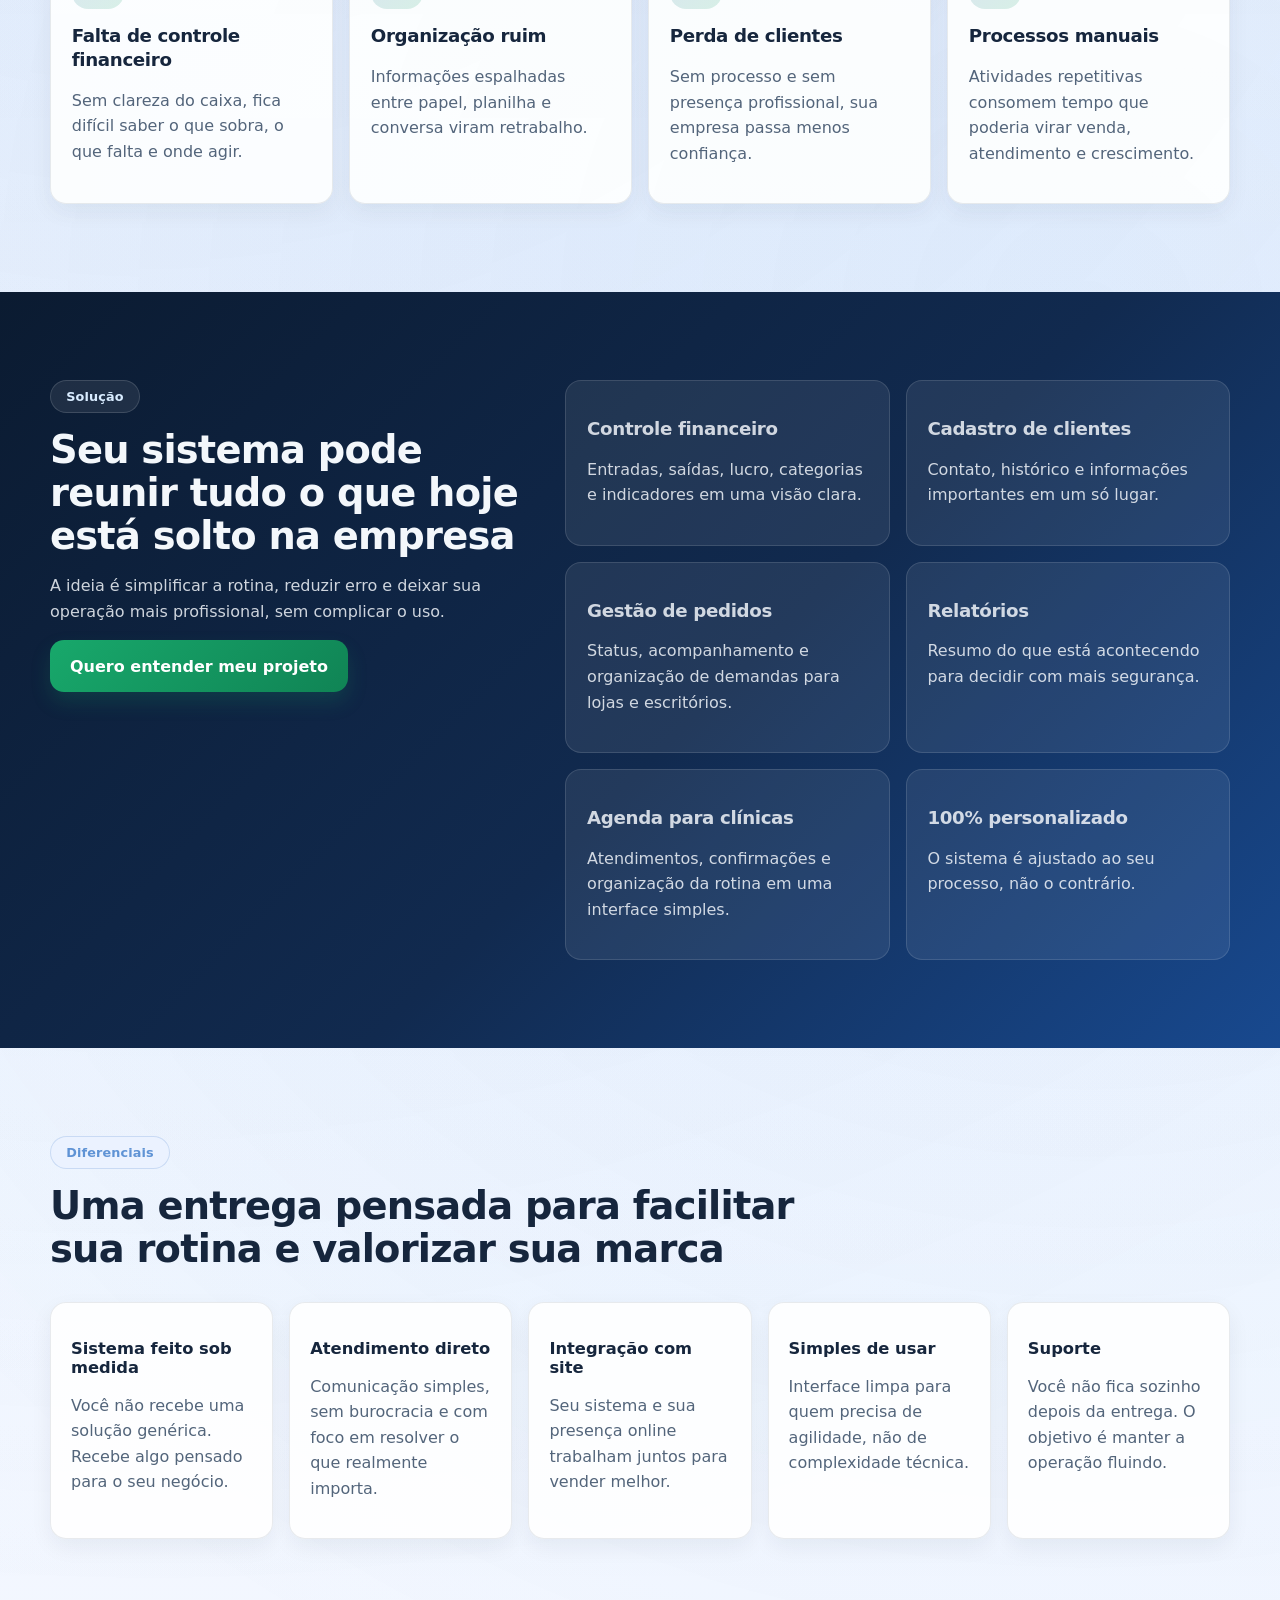
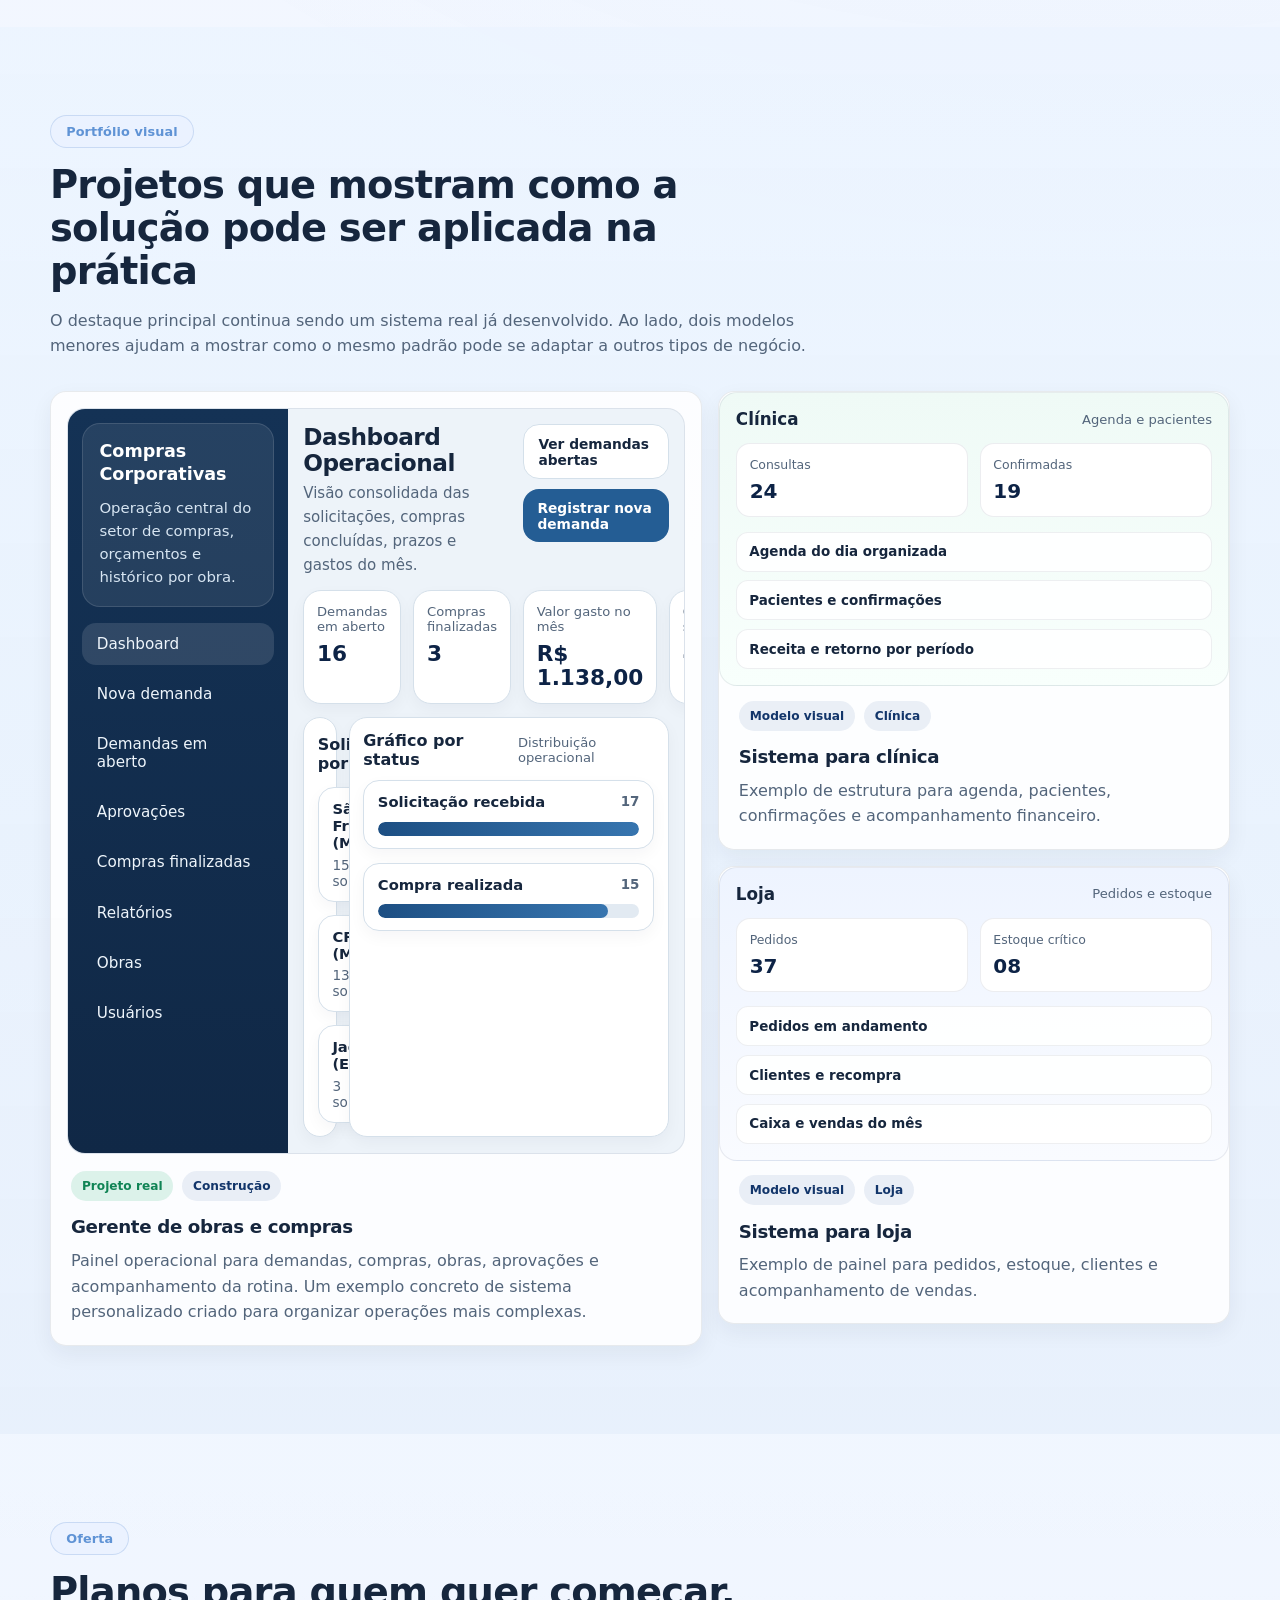
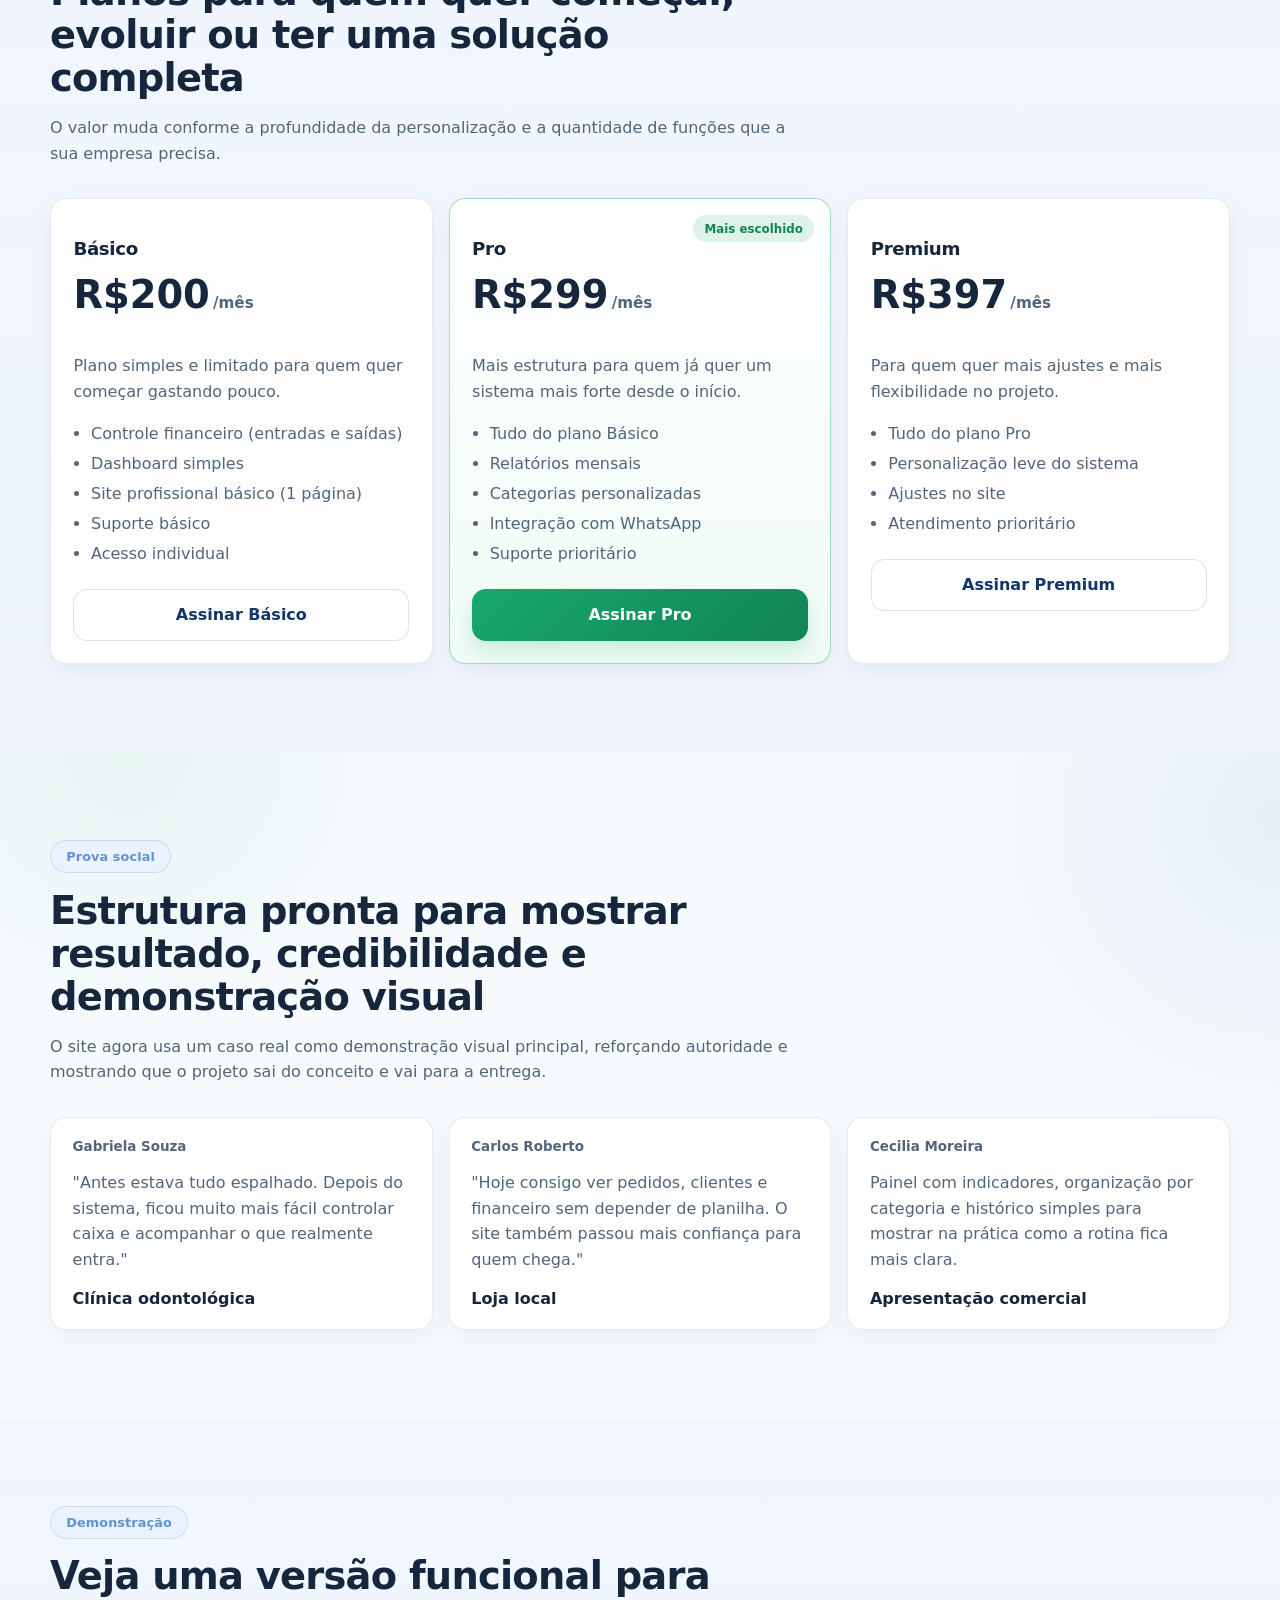
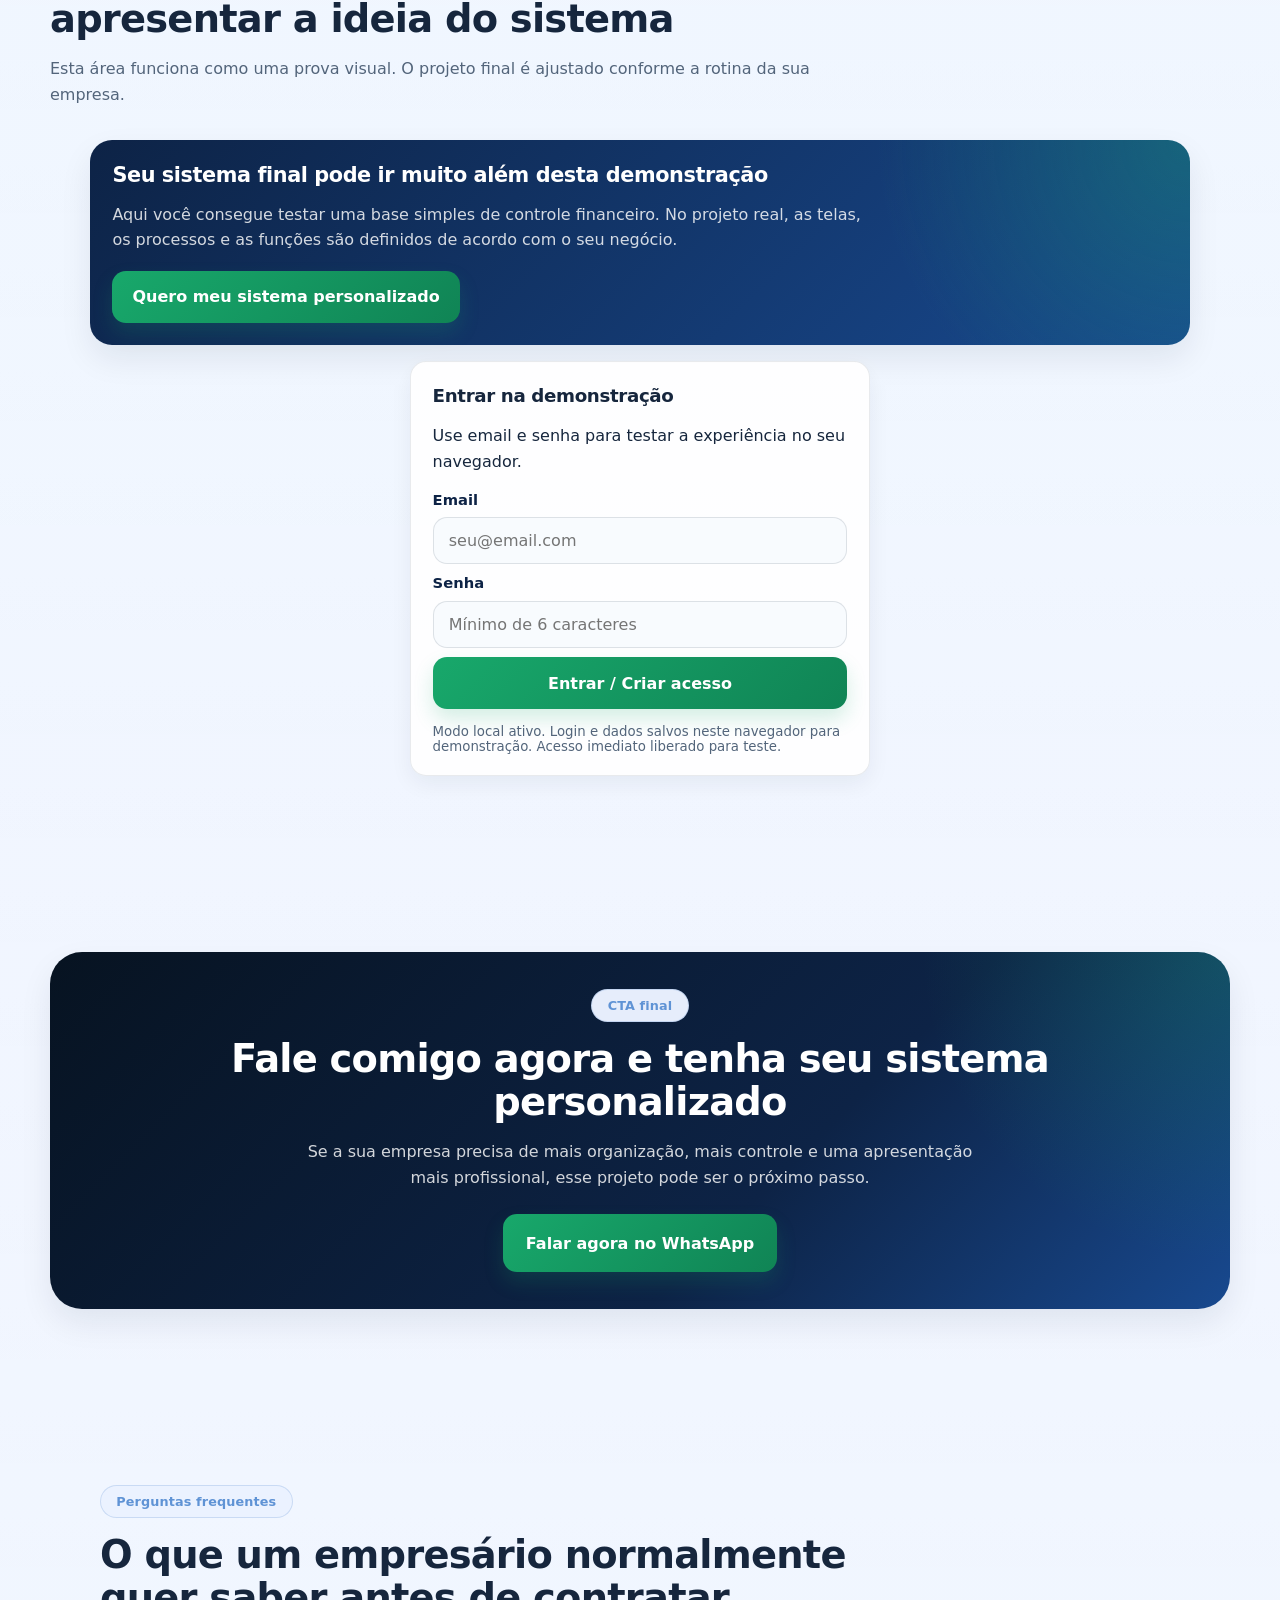
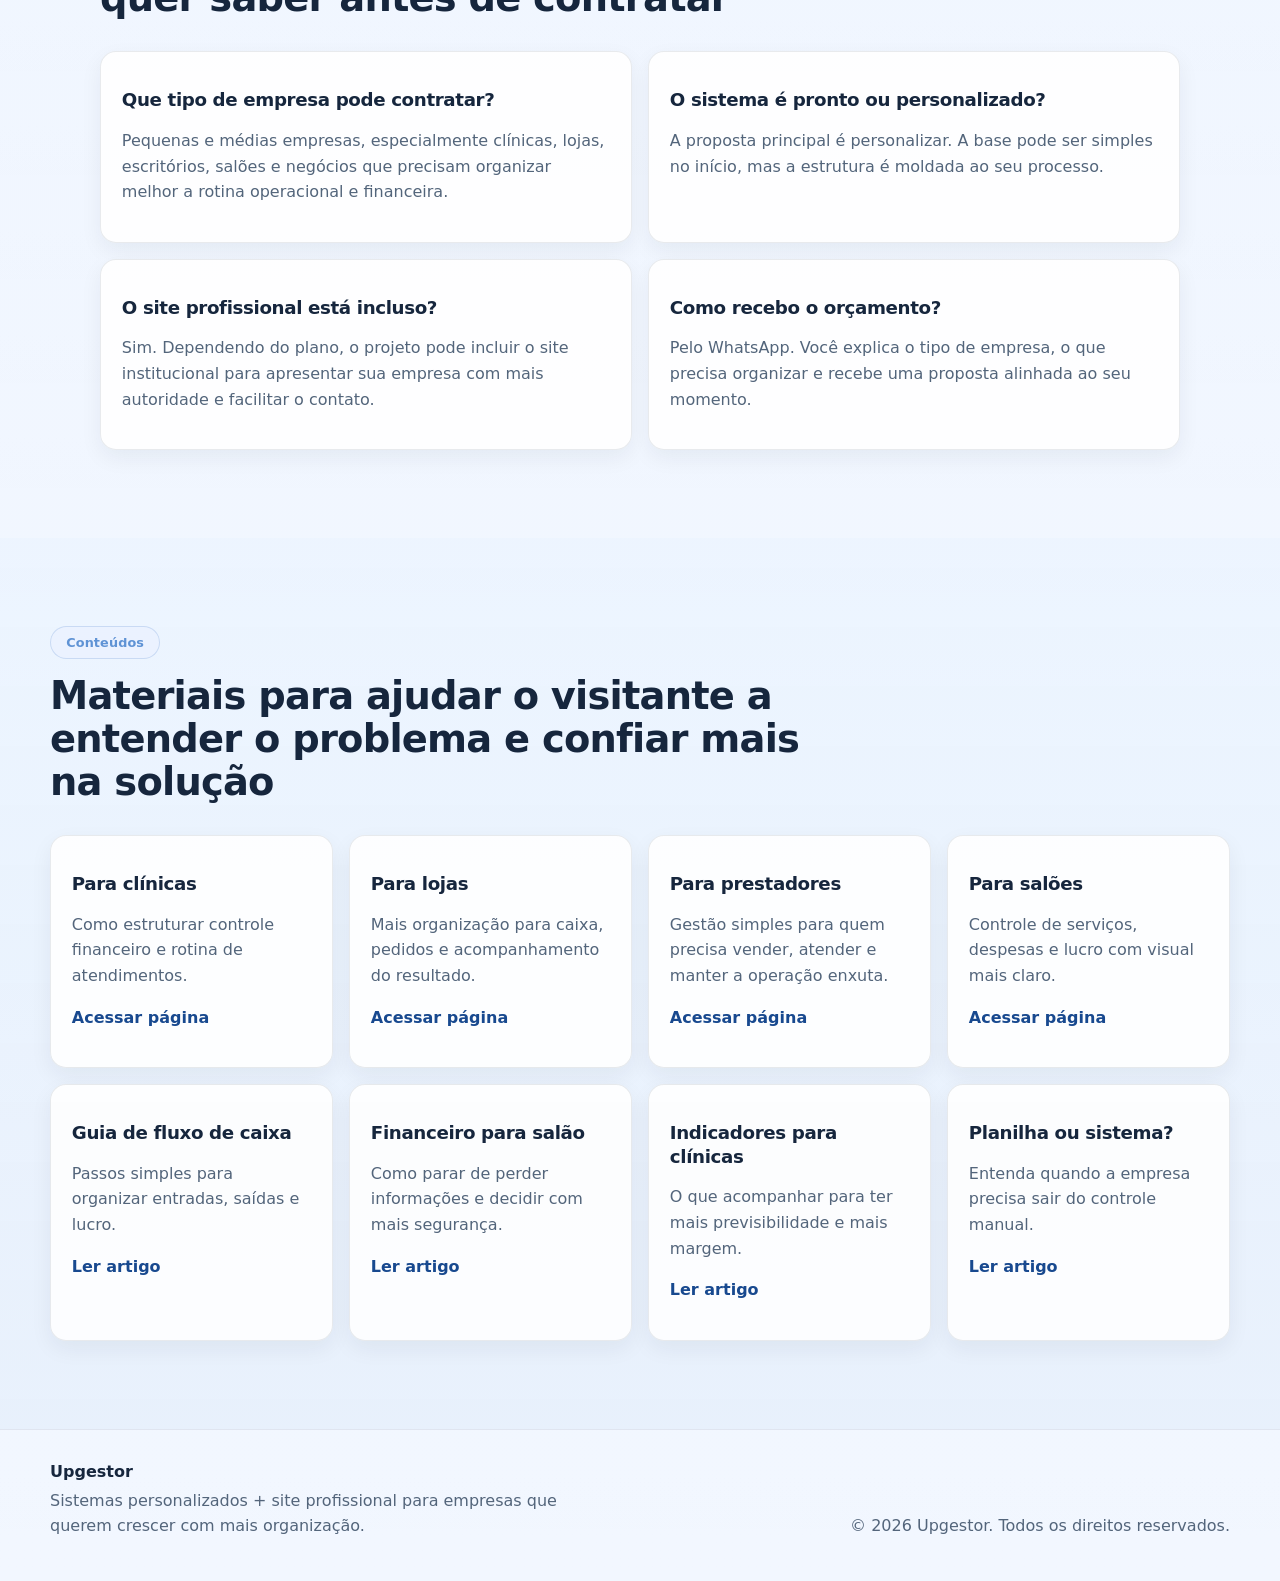
==== commit 2e8a6cd7: "at.1" ====
--- a/index.html
+++ b/index.html
@@ -3,43 +3,40 @@
 <head>
   <meta charset="UTF-8" />
   <meta name="viewport" content="width=device-width, initial-scale=1.0" />
-  <title>Upgestor | Sistema + Site profissional acessível</title>
+  <title>Upgestor | Sistema personalizado para empresas + site profissional</title>
   <meta
     name="description"
-    content="Upgestor: sistema simples de gestão financeira + site profissional para pequenas empresas por assinatura mensal acessível."
+    content="Sistema para empresas sob medida + site profissional para cl&iacute;nicas, lojas e escrit&oacute;rios. Organize seu financeiro, pedidos, clientes e processos com mais controle."
+  />
+  <meta
+    name="keywords"
+    content="sistema para empresas, sistema personalizado, gest&atilde;o empresarial simples, sistema para cl&iacute;nica, controle financeiro empresa, site profissional para empresas"
   />
   <meta name="robots" content="index,follow,max-image-preview:large" />
   <link rel="canonical" href="https://upgestor.com.br/" />
-  <meta name="theme-color" content="#1f56d9" />
+  <meta name="theme-color" content="#0d2346" />
   <meta property="og:site_name" content="Upgestor" />
   <meta property="og:type" content="website" />
   <meta property="og:locale" content="pt_BR" />
   <meta property="og:url" content="https://upgestor.com.br/" />
-  <meta property="og:title" content="Upgestor | Sistema + Site profissional acessível" />
+  <meta property="og:title" content="Upgestor | Sistema personalizado para empresas + site profissional" />
   <meta
     property="og:description"
-    content="Organize seu negócio, controle seu financeiro e tenha presença online sem complicação."
+    content="Organize e profissionalize sua empresa com um sistema sob medida e um site preparado para gerar mais credibilidade e vendas."
   />
-  <meta property="og:image" content="https://upgestor.com.br/assets/og-cover.svg" />
+  <meta property="og:image" content="https://upgestor.com.br/assets/og-cover-professional.svg" />
   <meta property="twitter:card" content="summary_large_image" />
-  <meta property="twitter:title" content="Upgestor | Sistema + Site profissional acessível" />
+  <meta property="twitter:title" content="Upgestor | Sistema personalizado para empresas + site profissional" />
   <meta
     property="twitter:description"
-    content="Organize seu negócio, controle seu financeiro e tenha presença online sem complicação."
+    content="Criamos sistemas personalizados + sites profissionais para aumentar seu controle, produtividade e resultados."
   />
-  <meta property="twitter:image" content="https://upgestor.com.br/assets/og-cover.svg" />
+  <meta property="twitter:image" content="https://upgestor.com.br/assets/og-cover-professional.svg" />
   <meta name="twitter:url" content="https://upgestor.com.br/" />
   <meta name="author" content="Joao Espinato" />
   <link rel="icon" type="image/svg+xml" href="./assets/favicon.svg" />
   <link rel="shortcut icon" href="./assets/favicon.svg" />
   <link rel="manifest" href="./site.webmanifest" />
-  <link rel="preconnect" href="https://fonts.googleapis.com" />
-  <link rel="preconnect" href="https://fonts.gstatic.com" crossorigin />
-  <link
-    href="https://fonts.googleapis.com/css2?family=Inter:wght@400;500;600;700;800&display=swap"
-    rel="stylesheet"
-  />
-  <!-- Google tag (gtag.js) -->
   <script async src="https://www.googletagmanager.com/gtag/js?id=G-15L1HH5GFT"></script>
   <script>
     window.dataLayer = window.dataLayer || [];
@@ -62,7 +59,7 @@
           "contactPoint": [
             {
               "@type": "ContactPoint",
-              "contactType": "customer support",
+              "contactType": "sales",
               "telephone": "+55-28-99964-4083",
               "areaServed": "BR",
               "availableLanguage": ["pt-BR"]
@@ -76,17 +73,17 @@
         },
         {
           "@type": "Service",
-          "name": "Sistema de gestão financeira para pequenos negócios",
+          "name": "Sistema personalizado para empresas",
           "provider": {
             "@type": "Organization",
             "name": "Upgestor"
           },
-          "serviceType": "Software de gestão financeira com site profissional",
+          "serviceType": "Sistema personalizado com site profissional para pequenas e medias empresas",
           "areaServed": "BR",
           "offers": [
             {
               "@type": "Offer",
-              "name": "Plano Básico",
+              "name": "Plano Basico",
               "priceCurrency": "BRL",
               "price": "200"
             },
@@ -94,7 +91,7 @@
               "@type": "Offer",
               "name": "Plano Pro",
               "priceCurrency": "BRL",
-              "price": "297"
+              "price": "299"
             },
             {
               "@type": "Offer",
@@ -109,34 +106,34 @@
           "mainEntity": [
             {
               "@type": "Question",
-              "name": "Para quem o Upgestor é indicado?",
+              "name": "Que tipo de sistema a Upgestor desenvolve?",
               "acceptedAnswer": {
                 "@type": "Answer",
-                "text": "O Upgestor foi feito para pequenos negócios como lojas, clínicas, salões e prestadores de serviço que precisam organizar entradas, saídas e lucro mensal com praticidade."
+                "text": "A Upgestor cria sistemas personalizados para pequenas e medias empresas, incluindo controle financeiro, cadastro de clientes, gestao de pedidos, agenda, relatorios e integracao com site profissional."
               }
             },
             {
               "@type": "Question",
-              "name": "Preciso saber tecnologia para usar o sistema?",
+              "name": "Esse sistema serve para clinicas, lojas e escritorios?",
               "acceptedAnswer": {
                 "@type": "Answer",
-                "text": "Não. O sistema foi projetado para uso simples no celular ou computador, com cadastro rápido de movimentações e visualização direta dos indicadores financeiros."
+                "text": "Sim. O projeto e adaptado para a realidade de clinicas, lojas, escritorios, saloes e outros negocios que precisam de organizacao operacional e financeira."
               }
             },
             {
               "@type": "Question",
-              "name": "O plano inclui site profissional?",
+              "name": "O site profissional faz parte da solucao?",
               "acceptedAnswer": {
                 "@type": "Answer",
-                "text": "Sim. A proposta do Upgestor combina sistema financeiro e presença online com site profissional, de acordo com o plano escolhido."
+                "text": "Sim. A proposta combina sistema sob medida com site profissional para gerar mais autoridade, facilitar contato e melhorar a apresentacao da empresa."
               }
             },
             {
               "@type": "Question",
-              "name": "Como faço para contratar?",
+              "name": "Como pedir um orcamento?",
               "acceptedAnswer": {
                 "@type": "Answer",
-                "text": "Você pode entrar em contato pelo WhatsApp diretamente no site para solicitar orçamento e contratação do plano ideal."
+                "text": "Basta clicar no botao de WhatsApp e enviar uma mensagem para receber um orcamento de acordo com o tipo de empresa, rotina e necessidade do projeto."
               }
             }
           ]
@@ -148,18 +145,24 @@
 <body>
   <header class="topbar">
     <div class="container topbar-inner">
-      <a href="#hero" class="logo" aria-label="Ir para início">
+      <a href="#hero" class="logo" aria-label="Ir para o in&iacute;cio">
         <span class="logo-mark">U</span>
         <span class="logo-text">Upgestor</span>
       </a>
-      <nav class="nav">
-        <a href="#problemas">Problemas</a>
-        <a href="#solucao">Solução</a>
+      <nav class="nav" aria-label="Navega&ccedil;&atilde;o principal">
+        <a href="#dores">Dores</a>
+        <a href="#solucoes">Servi&ccedil;os</a>
+        <a href="#portfolio">Portf&oacute;lio</a>
         <a href="#planos">Planos</a>
-        <a href="#mvp">Sistema</a>
+        <a href="#faq">FAQ</a>
       </nav>
-      <a class="btn btn-whatsapp" href="https://wa.me/5528999644083?text=Ol%C3%A1%2C%20quero%20solicitar%20um%20or%C3%A7amento%20da%20Upgestor." target="_blank" rel="noopener noreferrer">
-        Falar no WhatsApp
+      <a
+        class="btn btn-whatsapp"
+        href="https://wa.me/5528999644083?text=Ol%C3%A1%2C%20quero%20solicitar%20um%20or%C3%A7amento%20para%20um%20sistema%20personalizado."
+        target="_blank"
+        rel="noopener noreferrer"
+      >
+        Solicitar or&ccedil;amento
       </a>
     </div>
   </header>
@@ -167,216 +170,528 @@
   <main>
     <section id="hero" class="hero">
       <div class="container hero-grid">
-        <div>
-          <span class="badge">Feito para pequenos negócios</span>
-          <h1>Sistema + Site profissional para sua empresa por um valor acessível</h1>
+        <div class="hero-copy reveal">
+          <span class="eyebrow">Sistemas personalizados + site profissional</span>
+          <h1>Organize e profissionalize sua empresa com um sistema sob medida</h1>
           <p class="hero-subtitle">
-            Organize seu negócio, controle seu financeiro e tenha presença online sem complicação.
+            Criamos sistemas personalizados + sites profissionais para aumentar seu controle,
+            produtividade e resultados.
           </p>
           <div class="hero-actions">
-            <a class="btn btn-whatsapp btn-lg" href="https://wa.me/5528999644083?text=Ol%C3%A1%2C%20quero%20solicitar%20um%20or%C3%A7amento%20da%20Upgestor." target="_blank" rel="noopener noreferrer">
-              Falar no WhatsApp
+            <a
+              class="btn btn-whatsapp btn-lg"
+              href="https://wa.me/5528999644083?text=Ol%C3%A1%2C%20quero%20solicitar%20um%20or%C3%A7amento%20no%20WhatsApp."
+              target="_blank"
+              rel="noopener noreferrer"
+            >
+              Solicitar or&ccedil;amento no WhatsApp
             </a>
-            <a class="btn btn-outline btn-lg" href="#planos">Ver planos</a>
+            <a class="btn btn-outline btn-lg" href="#solucoes">Ver solu&ccedil;&otilde;es</a>
           </div>
           <ul class="hero-bullets">
-            <li>Ideal para lojas, clínicas, salões e prestadores de serviço</li>
-            <li>Sem complicação técnica</li>
-            <li>Acesso por celular ou computador</li>
+            <li>Feito para cl&iacute;nicas, lojas, escrit&oacute;rios e prestadores de servi&ccedil;o</li>
+            <li>Projeto simples de usar, com foco em rotina real e crescimento</li>
+            <li>Atendimento direto para entender sua opera&ccedil;&atilde;o e personalizar a entrega</li>
           </ul>
-        </div>
-        <div class="hero-card">
-          <p class="card-title">Simulação do Dashboard</p>
-          <div class="sim-grid">
-            <article>
-              <h3>Entradas</h3>
-              <p>R$ 8.420</p>
-            </article>
-            <article>
-              <h3>Saídas</h3>
-              <p>R$ 3.180</p>
-            </article>
-            <article>
-              <h3>Lucro do mês</h3>
-              <p class="success">R$ 5.240</p>
-            </article>
+          <div class="hero-trust">
+            <span>Controle financeiro</span>
+            <span>Site com autoridade</span>
+            <span>Processos mais organizados</span>
           </div>
-          <div class="sim-lines">
-            <span></span><span></span><span></span>
+        </div>
+
+        <div class="hero-visual reveal reveal-delay-1" aria-label="Mockup de sistema personalizado">
+          <div class="panel-shell">
+            <div class="panel-bar">
+              <span></span>
+              <span></span>
+              <span></span>
+              <p>painel.upgestor.com.br</p>
+            </div>
+            <div class="panel-body">
+              <article class="metric-card metric-card-primary">
+                <small>Controle do m&ecirc;s</small>
+                <strong>R$ 18.420</strong>
+                <span>Entradas, sa&iacute;das e lucro em um s&oacute; painel</span>
+              </article>
+              <div class="panel-columns">
+                <article class="mini-card">
+                  <small>Clientes</small>
+                  <strong>148 ativos</strong>
+                  <span>Cadastro e hist&oacute;rico centralizados</span>
+                </article>
+                <article class="mini-card">
+                  <small>Agenda</small>
+                  <strong>27 confirma&ccedil;&otilde;es</strong>
+                  <span>Ideal para cl&iacute;nicas e servi&ccedil;os</span>
+                </article>
+              </div>
+              <article class="workflow-card">
+                <div class="workflow-header">
+                  <strong>Fluxo operacional</strong>
+                  <span>Pedidos, caixa e relat&oacute;rios</span>
+                </div>
+                <div class="workflow-list">
+                  <span>Financeiro</span>
+                  <span>Pedidos</span>
+                  <span>Relat&oacute;rios</span>
+                  <span>WhatsApp</span>
+                </div>
+              </article>
+            </div>
           </div>
-          <small>Print simulado para demonstração</small>
-        </div>
-      </div>
-    </section>
-
-    <section id="problemas" class="section">
+        </div>
+      </div>
+
+      <div class="container trust-strip reveal reveal-delay-2">
+        <article>
+          <strong>Sob medida</strong>
+          <p>Cada sistema &eacute; pensado para o processo da sua empresa.</p>
+        </article>
+        <article>
+          <strong>Visual profissional</strong>
+          <p>Site e sistema alinhados para passar mais credibilidade.</p>
+        </article>
+        <article>
+          <strong>Foco em resultado</strong>
+          <p>Menos desorganiza&ccedil;&atilde;o, mais controle e mais agilidade.</p>
+        </article>
+      </div>
+    </section>
+
+    <section id="dores" class="section">
       <div class="container">
-        <h2>Esses problemas travam o crescimento de muitos negócios</h2>
+        <div class="section-heading reveal">
+          <span class="section-kicker">Dor do cliente</span>
+          <h2>Quando a opera&ccedil;&atilde;o fica no improviso, a empresa perde dinheiro e oportunidade</h2>
+          <p class="section-subtitle">
+            O problema n&atilde;o &eacute; falta de esfor&ccedil;o. Normalmente &eacute; falta de uma estrutura simples para controlar,
+            acompanhar e decidir melhor.
+          </p>
+        </div>
         <div class="cards-4">
-          <article class="feature-card">
+          <article class="feature-card reveal">
+            <span class="card-icon">01</span>
             <h3>Falta de controle financeiro</h3>
-            <p>Sem visão clara do caixa, fica difícil decidir com segurança.</p>
-          </article>
-          <article class="feature-card">
-            <h3>Caderno e planilhas confusas</h3>
-            <p>Informações espalhadas geram erro e perda de tempo.</p>
-          </article>
-          <article class="feature-card">
-            <h3>Ausência de site profissional</h3>
-            <p>Seu cliente procura você online e não encontra confiança.</p>
-          </article>
-          <article class="feature-card">
-            <h3>Dificuldade para acompanhar lucros</h3>
-            <p>Sem números simples, você não sabe exatamente quanto está ganhando.</p>
-          </article>
-        </div>
-      </div>
-    </section>
-
-    <section id="solucao" class="section section-alt">
-      <div class="container">
-        <h2>Uma solução simples, prática e completa</h2>
-        <p class="section-subtitle">Upgestor une organização financeira e presença online em um único serviço.</p>
-        <div class="cards-4">
-          <article class="feature-card">
-            <h3>Sistema simples de gestão financeira</h3>
-            <p>Cadastre entradas e saídas de forma rápida, sem complicação.</p>
-          </article>
-          <article class="feature-card">
-            <h3>Dashboard com visão clara</h3>
-            <p>Veja na hora os números principais do seu negócio.</p>
-          </article>
-          <article class="feature-card">
-            <h3>Site profissional incluso</h3>
-            <p>Passe mais credibilidade e facilite o contato de novos clientes.</p>
-          </article>
-          <article class="feature-card">
-            <h3>Acesso fácil</h3>
-            <p>Use no celular ou computador, de qualquer lugar.</p>
-          </article>
-        </div>
-      </div>
-    </section>
-
-    <section id="planos" class="section">
-      <div class="container">
-        <h2>Escolha o plano ideal para seu momento</h2>
-        <p class="section-subtitle">
-          Assinatura mensal acessível e sem burocracia. O plano Básico é simples e limitado para manter o custo mais baixo.
-        </p>
-        <div class="pricing-grid">
-          <article class="pricing-card">
-            <h3>Plano Básico</h3>
-            <p class="price">R$200<span>/mês</span></p>
-            <p class="plan-note">Plano simples e limitado para quem quer começar gastando pouco.</p>
-            <ul>
-              <li>Controle financeiro (entradas e saídas)</li>
-              <li>Dashboard simples</li>
-              <li>Site profissional básico (1 página)</li>
-              <li>Suporte básico</li>
-              <li>Acesso individual</li>
-            </ul>
-            <a class="btn btn-outline full" href="https://wa.me/5528999644083?text=Ol%C3%A1%2C%20quero%20assinar%20o%20plano%20B%C3%A1sico%20da%20Upgestor." target="_blank" rel="noopener noreferrer">Assinar Básico</a>
-          </article>
-
-          <article class="pricing-card featured">
-            <span class="tag">Mais escolhido</span>
-            <h3>Plano Pro</h3>
-            <p class="price">R$297<span>/mês</span></p>
-            <ul>
-              <li>Tudo do plano Básico</li>
-              <li>Relatórios mensais</li>
-              <li>Categorias personalizadas</li>
-              <li>Integração com WhatsApp</li>
-              <li>Suporte prioritário</li>
-            </ul>
-            <a class="btn btn-whatsapp full" href="https://wa.me/5528999644083?text=Ol%C3%A1%2C%20quero%20assinar%20o%20plano%20Pro%20da%20Upgestor." target="_blank" rel="noopener noreferrer">Assinar Pro</a>
-          </article>
-
-          <article class="pricing-card">
-            <h3>Plano Premium</h3>
-            <p class="price">R$397<span>/mês</span></p>
-            <ul>
-              <li>Tudo do plano Pro</li>
-              <li>Personalização leve do sistema</li>
-              <li>Ajustes no site</li>
-              <li>Atendimento prioritário</li>
-            </ul>
-            <a class="btn btn-outline full" href="https://wa.me/5528999644083?text=Ol%C3%A1%2C%20quero%20assinar%20o%20plano%20Premium%20da%20Upgestor." target="_blank" rel="noopener noreferrer">Assinar Premium</a>
-          </article>
-        </div>
-      </div>
-    </section>
-
-    <section class="section section-alt">
-      <div class="container">
-        <h2>Benefícios que fazem diferença no dia a dia</h2>
-        <div class="benefits">
-          <span>Simples de usar</span>
-          <span>Acesso de qualquer lugar</span>
-          <span>Economia de tempo</span>
-          <span>Mais organização e controle</span>
-          <span>Aparência profissional para seu cliente final</span>
-        </div>
-      </div>
-    </section>
-
-    <section class="section">
-      <div class="container authority">
-        <h2>Autoridade e confiança para vender mais</h2>
-        <p>"Ideal para pequenos negócios"</p>
-        <p>"Feito para quem precisa de praticidade"</p>
-        <div class="authority-cards">
-          <article class="shot">
-            <h3>Simulação de sistema</h3>
-            <p>Visual simples para você entender seu financeiro rapidamente.</p>
-          </article>
-          <article class="shot">
-            <h3>Prints de dashboard</h3>
-            <p>Indicadores claros para acompanhar resultados sem esforço.</p>
-          </article>
-        </div>
-        <div class="visual-showcase">
-          <article class="mockup-card">
-            <div class="mockup-screen">
-              <span></span><span></span><span></span>
-            </div>
-            <h4>Tela de dashboard</h4>
-            <p>Visual moderno para acompanhar os numeros do seu negocio.</p>
-          </article>
-          <article class="mockup-card">
-            <div class="mockup-screen alt">
-              <span></span><span></span><span></span>
-            </div>
-            <h4>Controle de entradas e saidas</h4>
-            <p>Movimentacoes organizadas sem planilha confusa.</p>
-          </article>
-          <article class="mockup-card">
-            <div class="mockup-screen">
-              <span></span><span></span><span></span>
-            </div>
-            <h4>Resumo mensal rapido</h4>
-            <p>Entenda seu lucro em segundos e decida melhor.</p>
-          </article>
-        </div>
-      </div>
-    </section>
-
-    <section id="mvp" class="section section-app">
-      <div class="container">
-        <h2>MVP do sistema Upgestor</h2>
-        <p class="section-subtitle">
-          Demonstração funcional com login, dashboard, movimentações, histórico e relatório mensal.
-        </p>
-        <div class="demo-alert">
-          <h3>Esta area e uma demonstracao do sistema</h3>
-          <p>
-            Aqui voce testa a experiencia na pratica. Para receber o sistema completo do seu jeito, com
-            personalizacao para o seu negocio, fale comigo no WhatsApp.
+            <p>Sem clareza do caixa, fica dif&iacute;cil saber o que sobra, o que falta e onde agir.</p>
+          </article>
+          <article class="feature-card reveal reveal-delay-1">
+            <span class="card-icon">02</span>
+            <h3>Organiza&ccedil;&atilde;o ruim</h3>
+            <p>Informa&ccedil;&otilde;es espalhadas entre papel, planilha e conversa viram retrabalho.</p>
+          </article>
+          <article class="feature-card reveal reveal-delay-2">
+            <span class="card-icon">03</span>
+            <h3>Perda de clientes</h3>
+            <p>Sem processo e sem presen&ccedil;a profissional, sua empresa passa menos confian&ccedil;a.</p>
+          </article>
+          <article class="feature-card reveal reveal-delay-3">
+            <span class="card-icon">04</span>
+            <h3>Processos manuais</h3>
+            <p>Atividades repetitivas consomem tempo que poderia virar venda, atendimento e crescimento.</p>
+          </article>
+        </div>
+      </div>
+    </section>
+
+    <section id="solucoes" class="section section-dark">
+      <div class="container solution-layout">
+        <div class="solution-copy reveal">
+          <span class="section-kicker">Solu&ccedil;&atilde;o</span>
+          <h2>Seu sistema pode reunir tudo o que hoje est&aacute; solto na empresa</h2>
+          <p class="section-subtitle">
+            A ideia &eacute; simplificar a rotina, reduzir erro e deixar sua opera&ccedil;&atilde;o mais profissional, sem complicar
+            o uso.
           </p>
           <a
             class="btn btn-whatsapp"
-            href="https://wa.me/5528999644083?text=Ol%C3%A1%2C%20quero%20um%20sistema%20personalizado%20para%20meu%20neg%C3%B3cio."
+            href="https://wa.me/5528999644083?text=Ol%C3%A1%2C%20quero%20entender%20qual%20sistema%20faz%20mais%20sentido%20para%20minha%20empresa."
+            target="_blank"
+            rel="noopener noreferrer"
+          >
+            Quero entender meu projeto
+          </a>
+        </div>
+        <div class="service-grid">
+          <article class="service-card reveal">
+            <h3>Controle financeiro</h3>
+            <p>Entradas, sa&iacute;das, lucro, categorias e indicadores em uma vis&atilde;o clara.</p>
+          </article>
+          <article class="service-card reveal reveal-delay-1">
+            <h3>Cadastro de clientes</h3>
+            <p>Contato, hist&oacute;rico e informa&ccedil;&otilde;es importantes em um s&oacute; lugar.</p>
+          </article>
+          <article class="service-card reveal reveal-delay-2">
+            <h3>Gest&atilde;o de pedidos</h3>
+            <p>Status, acompanhamento e organiza&ccedil;&atilde;o de demandas para lojas e escrit&oacute;rios.</p>
+          </article>
+          <article class="service-card reveal">
+            <h3>Relat&oacute;rios</h3>
+            <p>Resumo do que est&aacute; acontecendo para decidir com mais seguran&ccedil;a.</p>
+          </article>
+          <article class="service-card reveal reveal-delay-1">
+            <h3>Agenda para cl&iacute;nicas</h3>
+            <p>Atendimentos, confirma&ccedil;&otilde;es e organiza&ccedil;&atilde;o da rotina em uma interface simples.</p>
+          </article>
+          <article class="service-card reveal reveal-delay-2">
+            <h3>100% personalizado</h3>
+            <p>O sistema &eacute; ajustado ao seu processo, n&atilde;o o contr&aacute;rio.</p>
+          </article>
+        </div>
+      </div>
+    </section>
+
+    <section class="section">
+      <div class="container">
+        <div class="section-heading reveal">
+          <span class="section-kicker">Diferenciais</span>
+          <h2>Uma entrega pensada para facilitar sua rotina e valorizar sua marca</h2>
+        </div>
+        <div class="benefit-grid">
+          <article class="benefit-card reveal">
+            <strong>Sistema feito sob medida</strong>
+            <p>Voc&ecirc; n&atilde;o recebe uma solu&ccedil;&atilde;o gen&eacute;rica. Recebe algo pensado para o seu neg&oacute;cio.</p>
+          </article>
+          <article class="benefit-card reveal reveal-delay-1">
+            <strong>Atendimento direto</strong>
+            <p>Comunica&ccedil;&atilde;o simples, sem burocracia e com foco em resolver o que realmente importa.</p>
+          </article>
+          <article class="benefit-card reveal reveal-delay-2">
+            <strong>Integra&ccedil;&atilde;o com site</strong>
+            <p>Seu sistema e sua presen&ccedil;a online trabalham juntos para vender melhor.</p>
+          </article>
+          <article class="benefit-card reveal reveal-delay-3">
+            <strong>Simples de usar</strong>
+            <p>Interface limpa para quem precisa de agilidade, n&atilde;o de complexidade t&eacute;cnica.</p>
+          </article>
+          <article class="benefit-card reveal">
+            <strong>Suporte</strong>
+            <p>Voc&ecirc; n&atilde;o fica sozinho depois da entrega. O objetivo &eacute; manter a opera&ccedil;&atilde;o fluindo.</p>
+          </article>
+        </div>
+      </div>
+    </section>
+
+    <section id="portfolio" class="section section-alt">
+      <div class="container">
+        <div class="section-heading reveal">
+          <span class="section-kicker">Portf&oacute;lio visual</span>
+          <h2>Projetos que mostram como a solu&ccedil;&atilde;o pode ser aplicada na pr&aacute;tica</h2>
+          <p class="section-subtitle">
+            O destaque principal continua sendo um sistema real j&aacute; desenvolvido. Ao lado, dois modelos menores ajudam a
+            mostrar como o mesmo padr&atilde;o pode se adaptar a outros tipos de neg&oacute;cio.
+          </p>
+        </div>
+        <div class="portfolio-showcase-grid">
+          <article class="portfolio-card portfolio-card-featured reveal">
+            <div class="portfolio-media">
+              <div class="case-showcase" aria-label="Prévia do sistema gerente de obras e compras">
+                <aside class="case-sidebar">
+                  <div class="case-brand">
+                    <strong>Compras Corporativas</strong>
+                    <span>Operação central do setor de compras, orçamentos e histórico por obra.</span>
+                  </div>
+                  <nav class="case-nav">
+                    <span class="case-nav-active">Dashboard</span>
+                    <span>Nova demanda</span>
+                    <span>Demandas em aberto</span>
+                    <span>Aprovações</span>
+                    <span>Compras finalizadas</span>
+                    <span>Relatórios</span>
+                    <span>Obras</span>
+                    <span>Usuários</span>
+                  </nav>
+                </aside>
+                <div class="case-main">
+                  <div class="case-top">
+                    <div>
+                      <h4>Dashboard Operacional</h4>
+                      <p>Visão consolidada das solicitações, compras concluídas, prazos e gastos do mês.</p>
+                    </div>
+                    <div class="case-actions">
+                      <span class="case-btn case-btn-light">Ver demandas abertas</span>
+                      <span class="case-btn case-btn-primary">Registrar nova demanda</span>
+                    </div>
+                  </div>
+                  <div class="case-kpis">
+                    <article>
+                      <small>Demandas em aberto</small>
+                      <strong>16</strong>
+                    </article>
+                    <article>
+                      <small>Compras finalizadas</small>
+                      <strong>3</strong>
+                    </article>
+                    <article>
+                      <small>Valor gasto no mês</small>
+                      <strong>R$ 1.138,00</strong>
+                    </article>
+                    <article>
+                      <small>Obras com solicitações</small>
+                      <strong>4</strong>
+                    </article>
+                  </div>
+                  <div class="case-panels">
+                    <section class="case-panel">
+                      <div class="case-panel-head">
+                        <strong>Solicitações por obra</strong>
+                        <span>Organização por frente de trabalho</span>
+                      </div>
+                      <div class="case-list">
+                        <article>
+                          <strong>São Francisco (MG)</strong>
+                          <span>15 solicitações</span>
+                        </article>
+                        <article>
+                          <strong>CPRM (MG)</strong>
+                          <span>13 solicitações</span>
+                        </article>
+                        <article>
+                          <strong>Jaguaré (ES)</strong>
+                          <span>3 solicitações</span>
+                        </article>
+                      </div>
+                    </section>
+                    <section class="case-panel case-panel-status">
+                      <div class="case-panel-head">
+                        <strong>Gráfico por status</strong>
+                        <span>Distribuição operacional</span>
+                      </div>
+                      <div class="case-status-list">
+                        <article>
+                          <div class="case-status-line">
+                            <strong>Solicitação recebida</strong>
+                            <span>17</span>
+                          </div>
+                          <div class="case-bar"><span style="width: 100%"></span></div>
+                        </article>
+                        <article>
+                          <div class="case-status-line">
+                            <strong>Compra realizada</strong>
+                            <span>15</span>
+                          </div>
+                          <div class="case-bar"><span style="width: 88%"></span></div>
+                        </article>
+                      </div>
+                    </section>
+                  </div>
+                </div>
+              </div>
+            </div>
+            <div class="portfolio-content">
+              <div class="portfolio-labels">
+                <span class="portfolio-badge portfolio-badge-real">Projeto real</span>
+                <span class="portfolio-badge">Constru&ccedil;&atilde;o</span>
+              </div>
+              <h3>Gerente de obras e compras</h3>
+              <p>
+                Painel operacional para demandas, compras, obras, aprova&ccedil;&otilde;es e acompanhamento da rotina.
+                Um exemplo concreto de sistema personalizado criado para organizar opera&ccedil;&otilde;es mais complexas.
+              </p>
+            </div>
+          </article>
+          <div class="portfolio-side-column">
+            <article class="portfolio-card portfolio-card-mini reveal reveal-delay-1">
+              <div class="mini-showcase mini-showcase-clinic" aria-label="Modelo de sistema para cl&iacute;nica">
+                <div class="mini-showcase-top">
+                  <strong>Cl&iacute;nica</strong>
+                  <span>Agenda e pacientes</span>
+                </div>
+                <div class="mini-showcase-metrics">
+                  <article>
+                    <small>Consultas</small>
+                    <strong>24</strong>
+                  </article>
+                  <article>
+                    <small>Confirmadas</small>
+                    <strong>19</strong>
+                  </article>
+                </div>
+                <div class="mini-showcase-list">
+                  <span>Agenda do dia organizada</span>
+                  <span>Pacientes e confirma&ccedil;&otilde;es</span>
+                  <span>Receita e retorno por per&iacute;odo</span>
+                </div>
+              </div>
+              <div class="portfolio-content">
+                <div class="portfolio-labels">
+                  <span class="portfolio-badge">Modelo visual</span>
+                  <span class="portfolio-badge">Cl&iacute;nica</span>
+                </div>
+                <h3>Sistema para cl&iacute;nica</h3>
+                <p>Exemplo de estrutura para agenda, pacientes, confirma&ccedil;&otilde;es e acompanhamento financeiro.</p>
+              </div>
+            </article>
+            <article class="portfolio-card portfolio-card-mini reveal reveal-delay-2">
+              <div class="mini-showcase mini-showcase-store" aria-label="Modelo de sistema para loja">
+                <div class="mini-showcase-top">
+                  <strong>Loja</strong>
+                  <span>Pedidos e estoque</span>
+                </div>
+                <div class="mini-showcase-metrics">
+                  <article>
+                    <small>Pedidos</small>
+                    <strong>37</strong>
+                  </article>
+                  <article>
+                    <small>Estoque cr&iacute;tico</small>
+                    <strong>08</strong>
+                  </article>
+                </div>
+                <div class="mini-showcase-list">
+                  <span>Pedidos em andamento</span>
+                  <span>Clientes e recompra</span>
+                  <span>Caixa e vendas do m&ecirc;s</span>
+                </div>
+              </div>
+              <div class="portfolio-content">
+                <div class="portfolio-labels">
+                  <span class="portfolio-badge">Modelo visual</span>
+                  <span class="portfolio-badge">Loja</span>
+                </div>
+                <h3>Sistema para loja</h3>
+                <p>Exemplo de painel para pedidos, estoque, clientes e acompanhamento de vendas.</p>
+              </div>
+            </article>
+          </div>
+        </div>
+      </div>
+    </section>
+
+    <section id="planos" class="section">
+      <div class="container">
+        <div class="section-heading reveal">
+          <span class="section-kicker">Oferta</span>
+          <h2>Planos para quem quer come&ccedil;ar, evoluir ou ter uma solu&ccedil;&atilde;o completa</h2>
+          <p class="section-subtitle">
+            O valor muda conforme a profundidade da personaliza&ccedil;&atilde;o e a quantidade de fun&ccedil;&otilde;es que a sua empresa precisa.
+          </p>
+        </div>
+        <div class="pricing-grid">
+          <article class="pricing-card reveal">
+            <h3>B&aacute;sico</h3>
+            <p class="price">R$200<span>/m&ecirc;s</span></p>
+            <p class="plan-note">Plano simples e limitado para quem quer come&ccedil;ar gastando pouco.</p>
+            <ul>
+              <li>Controle financeiro (entradas e sa&iacute;das)</li>
+              <li>Dashboard simples</li>
+              <li>Site profissional b&aacute;sico (1 p&aacute;gina)</li>
+              <li>Suporte b&aacute;sico</li>
+              <li>Acesso individual</li>
+            </ul>
+            <a
+              class="btn btn-outline full"
+              href="https://wa.me/5528999644083?text=Ol%C3%A1%2C%20quero%20saber%20mais%20sobre%20o%20plano%20B%C3%A1sico%20de%20R%24200."
+              target="_blank"
+              rel="noopener noreferrer"
+            >
+              Assinar B&aacute;sico
+            </a>
+          </article>
+
+          <article class="pricing-card featured reveal reveal-delay-1">
+            <span class="tag">Mais escolhido</span>
+            <h3>Pro</h3>
+            <p class="price">R$299<span>/m&ecirc;s</span></p>
+            <p class="plan-note">Mais estrutura para quem j&aacute; quer um sistema mais forte desde o in&iacute;cio.</p>
+            <ul>
+              <li>Tudo do plano B&aacute;sico</li>
+              <li>Relat&oacute;rios mensais</li>
+              <li>Categorias personalizadas</li>
+              <li>Integra&ccedil;&atilde;o com WhatsApp</li>
+              <li>Suporte priorit&aacute;rio</li>
+            </ul>
+            <a
+              class="btn btn-whatsapp full"
+              href="https://wa.me/5528999644083?text=Ol%C3%A1%2C%20quero%20saber%20mais%20sobre%20o%20plano%20Pro%20de%20R%24299."
+              target="_blank"
+              rel="noopener noreferrer"
+            >
+              Assinar Pro
+            </a>
+          </article>
+
+          <article class="pricing-card reveal reveal-delay-2">
+            <h3>Premium</h3>
+            <p class="price">R$397<span>/m&ecirc;s</span></p>
+            <p class="plan-note">Para quem quer mais ajustes e mais flexibilidade no projeto.</p>
+            <ul>
+              <li>Tudo do plano Pro</li>
+              <li>Personaliza&ccedil;&atilde;o leve do sistema</li>
+              <li>Ajustes no site</li>
+              <li>Atendimento priorit&aacute;rio</li>
+            </ul>
+            <a
+              class="btn btn-outline full"
+              href="https://wa.me/5528999644083?text=Ol%C3%A1%2C%20quero%20saber%20mais%20sobre%20o%20plano%20Premium%20de%20R%24397."
+              target="_blank"
+              rel="noopener noreferrer"
+            >
+              Assinar Premium
+            </a>
+          </article>
+        </div>
+      </div>
+    </section>
+
+    <section class="section section-social">
+      <div class="container">
+        <div class="section-heading reveal">
+          <span class="section-kicker">Prova social</span>
+          <h2>Estrutura pronta para mostrar resultado, credibilidade e demonstra&ccedil;&atilde;o visual</h2>
+          <p class="section-subtitle">
+            O site agora usa um caso real como demonstra&ccedil;&atilde;o visual principal, refor&ccedil;ando autoridade e mostrando
+            que o projeto sai do conceito e vai para a entrega.
+          </p>
+        </div>
+        <div class="social-grid">
+          <article class="testimonial-card reveal">
+            <small>Gabriela Souza</small>
+            <p>
+              "Antes estava tudo espalhado. Depois do sistema, ficou muito mais f&aacute;cil controlar caixa e
+              acompanhar o que realmente entra."
+            </p>
+            <strong>Cl&iacute;nica odontol&oacute;gica</strong>
+          </article>
+          <article class="testimonial-card reveal reveal-delay-1">
+            <small>Carlos Roberto</small>
+            <p>
+              "Hoje consigo ver pedidos, clientes e financeiro sem depender de planilha. O site tamb&eacute;m passou
+              mais confian&ccedil;a para quem chega."
+            </p>
+            <strong>Loja local</strong>
+          </article>
+          <article class="testimonial-card reveal reveal-delay-2">
+            <small>Cecilia Moreira</small>
+            <p>
+              Painel com indicadores, organiza&ccedil;&atilde;o por categoria e hist&oacute;rico simples para mostrar na pr&aacute;tica como
+              a rotina fica mais clara.
+            </p>
+            <strong>Apresenta&ccedil;&atilde;o comercial</strong>
+          </article>
+        </div>
+      </div>
+    </section>
+
+    <section id="demo" class="section section-app">
+      <div class="container">
+        <div class="section-heading reveal">
+          <span class="section-kicker">Demonstra&ccedil;&atilde;o</span>
+          <h2>Veja uma vers&atilde;o funcional para apresentar a ideia do sistema</h2>
+          <p class="section-subtitle">
+            Esta &aacute;rea funciona como uma prova visual. O projeto final &eacute; ajustado conforme a rotina da sua empresa.
+          </p>
+        </div>
+
+        <div class="demo-alert reveal">
+          <h3>Seu sistema final pode ir muito al&eacute;m desta demonstra&ccedil;&atilde;o</h3>
+          <p>
+            Aqui voc&ecirc; consegue testar uma base simples de controle financeiro. No projeto real, as telas, os processos
+            e as fun&ccedil;&otilde;es s&atilde;o definidos de acordo com o seu neg&oacute;cio.
+          </p>
+          <a
+            class="btn btn-whatsapp"
+            href="https://wa.me/5528999644083?text=Ol%C3%A1%2C%20quero%20um%20sistema%20personalizado%20para%20minha%20empresa."
             target="_blank"
             rel="noopener noreferrer"
           >
@@ -384,16 +699,16 @@
           </a>
         </div>
 
-        <div class="app-shell">
+        <div class="app-shell reveal reveal-delay-1">
           <div id="auth-card" class="auth-card">
-            <h3>Entrar no sistema</h3>
-            <p>Use email e senha para acessar seus dados financeiros.</p>
+            <h3>Entrar na demonstra&ccedil;&atilde;o</h3>
+            <p>Use email e senha para testar a experi&ecirc;ncia no seu navegador.</p>
             <form id="login-form">
               <label for="email">Email</label>
               <input id="email" type="email" required placeholder="seu@email.com" />
               <label for="password">Senha</label>
-              <input id="password" type="password" minlength="6" required placeholder="Mínimo 6 caracteres" />
-              <button type="submit" class="btn btn-whatsapp full">Entrar / Criar conta</button>
+              <input id="password" type="password" minlength="6" required placeholder="M&iacute;nimo de 6 caracteres" />
+              <button type="submit" class="btn btn-whatsapp full">Entrar / Criar acesso</button>
             </form>
             <small id="auth-feedback"></small>
           </div>
@@ -404,22 +719,31 @@
                 <h3>Painel financeiro</h3>
                 <p id="user-email"></p>
               </div>
-              <button id="logout-btn" class="btn btn-outline">Sair</button>
+              <button id="logout-btn" class="btn btn-outline" type="button">Sair</button>
             </div>
 
             <div class="kpi-grid">
-              <article><h4>Entradas</h4><p id="kpi-income">R$ 0,00</p></article>
-              <article><h4>Saídas</h4><p id="kpi-expense">R$ 0,00</p></article>
-              <article><h4>Lucro do mês</h4><p id="kpi-profit">R$ 0,00</p></article>
+              <article>
+                <h4>Entradas</h4>
+                <p id="kpi-income">R$ 0,00</p>
+              </article>
+              <article>
+                <h4>Sa&iacute;das</h4>
+                <p id="kpi-expense">R$ 0,00</p>
+              </article>
+              <article>
+                <h4>Lucro do m&ecirc;s</h4>
+                <p id="kpi-profit">R$ 0,00</p>
+              </article>
             </div>
 
             <div class="app-content">
               <form id="transaction-form" class="stack">
-                <h4>Adicionar movimentação</h4>
+                <h4>Adicionar movimenta&ccedil;&atilde;o</h4>
                 <label for="type">Tipo</label>
                 <select id="type" required>
                   <option value="income">Entrada</option>
-                  <option value="expense">Saída</option>
+                  <option value="expense">Sa&iacute;da</option>
                 </select>
                 <label for="amount">Valor (R$)</label>
                 <input id="amount" type="number" min="0.01" step="0.01" required />
@@ -431,7 +755,7 @@
               </form>
 
               <div class="stack">
-                <h4>Histórico</h4>
+                <h4>Hist&oacute;rico</h4>
                 <label for="filter-date">Filtrar por data</label>
                 <input id="filter-date" type="date" />
                 <ul id="history-list" class="history-list"></ul>
@@ -439,8 +763,13 @@
 
               <div class="stack">
                 <h4>Resumo mensal</h4>
-                <p id="monthly-summary">Sem dados no mês atual.</p>
-                <a class="btn btn-whatsapp full" href="https://wa.me/5528999644083?text=Ol%C3%A1%2C%20quero%20conhecer%20melhor%20o%20sistema%20da%20Upgestor." target="_blank" rel="noopener noreferrer">
+                <p id="monthly-summary">Sem dados no m&ecirc;s atual.</p>
+                <a
+                  class="btn btn-whatsapp full"
+                  href="https://wa.me/5528999644083?text=Ol%C3%A1%2C%20quero%20conhecer%20melhor%20o%20sistema%20personalizado%20da%20Upgestor."
+                  target="_blank"
+                  rel="noopener noreferrer"
+                >
                   Falar no WhatsApp
                 </a>
               </div>
@@ -451,44 +780,57 @@
     </section>
 
     <section class="section final-cta">
-      <div class="container final-cta-inner">
-        <h2>Comece agora e leve seu negócio para outro nível</h2>
-        <a class="btn btn-whatsapp btn-lg" href="https://wa.me/5528999644083?text=Ol%C3%A1%2C%20quero%20come%C3%A7ar%20agora%20com%20a%20Upgestor." target="_blank" rel="noopener noreferrer">
-          Falar no WhatsApp
+      <div class="container final-cta-inner reveal">
+        <span class="section-kicker">CTA final</span>
+        <h2>Fale comigo agora e tenha seu sistema personalizado</h2>
+        <p>
+          Se a sua empresa precisa de mais organiza&ccedil;&atilde;o, mais controle e uma apresenta&ccedil;&atilde;o mais profissional,
+          esse projeto pode ser o pr&oacute;ximo passo.
+        </p>
+        <a
+          class="btn btn-whatsapp btn-lg"
+          href="https://wa.me/5528999644083?text=Ol%C3%A1%2C%20quero%20falar%20agora%20sobre%20um%20sistema%20personalizado."
+          target="_blank"
+          rel="noopener noreferrer"
+        >
+          Falar agora no WhatsApp
         </a>
       </div>
     </section>
 
-    <section class="section">
+    <section id="faq" class="section">
       <div class="container faq-section">
-        <h2>Perguntas frequentes sobre o Upgestor</h2>
-        <p class="section-subtitle">
-          Tire dúvidas sobre o sistema de gestão financeira para pequenos negócios e escolha o plano ideal.
-        </p>
+        <div class="section-heading reveal">
+          <span class="section-kicker">Perguntas frequentes</span>
+          <h2>O que um empres&aacute;rio normalmente quer saber antes de contratar</h2>
+        </div>
         <div class="faq-list">
-          <article class="faq-item">
-            <h3>Para quem o Upgestor é indicado?</h3>
+          <article class="faq-item reveal">
+            <h3>Que tipo de empresa pode contratar?</h3>
             <p>
-              Para pequenos negócios que precisam de controle financeiro simples, como lojas, clínicas, salões e prestadores
-              de serviço.
+              Pequenas e m&eacute;dias empresas, especialmente cl&iacute;nicas, lojas, escrit&oacute;rios, sal&otilde;es e neg&oacute;cios que
+              precisam organizar melhor a rotina operacional e financeira.
             </p>
           </article>
-          <article class="faq-item">
-            <h3>O sistema funciona no celular?</h3>
+          <article class="faq-item reveal reveal-delay-1">
+            <h3>O sistema &eacute; pronto ou personalizado?</h3>
             <p>
-              Sim. Você pode acessar pelo celular ou computador e acompanhar entradas, saídas, histórico e lucro mensal.
+              A proposta principal &eacute; personalizar. A base pode ser simples no in&iacute;cio, mas a estrutura &eacute; moldada ao
+              seu processo.
             </p>
           </article>
-          <article class="faq-item">
-            <h3>O site profissional está incluso?</h3>
+          <article class="faq-item reveal">
+            <h3>O site profissional est&aacute; incluso?</h3>
             <p>
-              Sim. Os planos incluem presença online para aumentar autoridade da sua empresa e facilitar contato de clientes.
+              Sim. Dependendo do plano, o projeto pode incluir o site institucional para apresentar sua empresa com mais
+              autoridade e facilitar o contato.
             </p>
           </article>
-          <article class="faq-item">
-            <h3>Como contratar o Upgestor?</h3>
+          <article class="faq-item reveal reveal-delay-1">
+            <h3>Como recebo o or&ccedil;amento?</h3>
             <p>
-              Basta clicar em um dos botões de WhatsApp no site e solicitar atendimento para escolher o plano mais adequado.
+              Pelo WhatsApp. Voc&ecirc; explica o tipo de empresa, o que precisa organizar e recebe uma proposta alinhada ao
+              seu momento.
             </p>
           </article>
         </div>
@@ -497,52 +839,52 @@
 
     <section class="section section-alt">
       <div class="container">
-        <h2>Conteúdos para ajudar seu negócio a crescer</h2>
-        <p class="section-subtitle">
-          Guias práticos sobre gestão financeira para pequenos negócios, salões, clínicas e prestadores de serviço.
-        </p>
+        <div class="section-heading reveal">
+          <span class="section-kicker">Conte&uacute;dos</span>
+          <h2>Materiais para ajudar o visitante a entender o problema e confiar mais na solu&ccedil;&atilde;o</h2>
+        </div>
         <div class="cards-4">
-          <article class="feature-card">
-            <h3>Upgestor para salões</h3>
-            <p>Como organizar caixa e lucro no dia a dia de atendimento.</p>
-            <p><a href="./para-saloes.html">Acessar página</a></p>
-          </article>
-          <article class="feature-card">
-            <h3>Upgestor para clínicas</h3>
-            <p>Controle financeiro simples para clínicas e consultórios.</p>
-            <p><a href="./para-clinicas.html">Acessar página</a></p>
-          </article>
-          <article class="feature-card">
-            <h3>Upgestor para lojas</h3>
-            <p>Entradas, saídas e resultado mensal em um só painel.</p>
-            <p><a href="./para-lojas.html">Acessar página</a></p>
-          </article>
-          <article class="feature-card">
-            <h3>Upgestor para prestadores</h3>
-            <p>Gestão prática para quem vive de prestação de serviços.</p>
-            <p><a href="./para-prestadores.html">Acessar página</a></p>
-          </article>
-        </div>
-        <div class="cards-4" style="margin-top: 1rem;">
-          <article class="feature-card">
+          <article class="feature-card reveal">
+            <h3>Para cl&iacute;nicas</h3>
+            <p>Como estruturar controle financeiro e rotina de atendimentos.</p>
+            <p><a class="text-link" href="./para-clinicas.html">Acessar p&aacute;gina</a></p>
+          </article>
+          <article class="feature-card reveal reveal-delay-1">
+            <h3>Para lojas</h3>
+            <p>Mais organiza&ccedil;&atilde;o para caixa, pedidos e acompanhamento do resultado.</p>
+            <p><a class="text-link" href="./para-lojas.html">Acessar p&aacute;gina</a></p>
+          </article>
+          <article class="feature-card reveal reveal-delay-2">
+            <h3>Para prestadores</h3>
+            <p>Gest&atilde;o simples para quem precisa vender, atender e manter a opera&ccedil;&atilde;o enxuta.</p>
+            <p><a class="text-link" href="./para-prestadores.html">Acessar p&aacute;gina</a></p>
+          </article>
+          <article class="feature-card reveal reveal-delay-3">
+            <h3>Para sal&otilde;es</h3>
+            <p>Controle de servi&ccedil;os, despesas e lucro com visual mais claro.</p>
+            <p><a class="text-link" href="./para-saloes.html">Acessar p&aacute;gina</a></p>
+          </article>
+        </div>
+        <div class="cards-4 cards-offset">
+          <article class="feature-card reveal">
             <h3>Guia de fluxo de caixa</h3>
-            <p>Passo a passo para organizar entradas, saídas e lucro.</p>
-            <p><a href="./guia-fluxo-de-caixa-pequenos-negocios.html">Ler artigo</a></p>
-          </article>
-          <article class="feature-card">
-            <h3>Financeiro para salão</h3>
-            <p>Como controlar despesas e melhorar margem no salão.</p>
-            <p><a href="./como-organizar-financeiro-de-salao.html">Ler artigo</a></p>
-          </article>
-          <article class="feature-card">
-            <h3>Indicadores para clínicas</h3>
-            <p>Quais números acompanhar para decidir melhor.</p>
-            <p><a href="./controle-financeiro-para-clinicas.html">Ler artigo</a></p>
-          </article>
-          <article class="feature-card">
+            <p>Passos simples para organizar entradas, sa&iacute;das e lucro.</p>
+            <p><a class="text-link" href="./guia-fluxo-de-caixa-pequenos-negocios.html">Ler artigo</a></p>
+          </article>
+          <article class="feature-card reveal reveal-delay-1">
+            <h3>Financeiro para sal&atilde;o</h3>
+            <p>Como parar de perder informa&ccedil;&otilde;es e decidir com mais seguran&ccedil;a.</p>
+            <p><a class="text-link" href="./como-organizar-financeiro-de-salao.html">Ler artigo</a></p>
+          </article>
+          <article class="feature-card reveal reveal-delay-2">
+            <h3>Indicadores para cl&iacute;nicas</h3>
+            <p>O que acompanhar para ter mais previsibilidade e mais margem.</p>
+            <p><a class="text-link" href="./controle-financeiro-para-clinicas.html">Ler artigo</a></p>
+          </article>
+          <article class="feature-card reveal reveal-delay-3">
             <h3>Planilha ou sistema?</h3>
-            <p>Comparativo prático para pequenas empresas.</p>
-            <p><a href="./planilha-ou-sistema-financeiro.html">Ler artigo</a></p>
+            <p>Entenda quando a empresa precisa sair do controle manual.</p>
+            <p><a class="text-link" href="./planilha-ou-sistema-financeiro.html">Ler artigo</a></p>
           </article>
         </div>
       </div>
@@ -550,10 +892,29 @@
   </main>
 
   <footer class="footer">
-    <div class="container">
-      <p>© <span id="year"></span> Upgestor. Simplicidade, organização e profissionalismo para pequenos negócios.</p>
+    <div class="container footer-inner">
+      <div>
+        <strong>Upgestor</strong>
+        <p>Sistemas personalizados + site profissional para empresas que querem crescer com mais organiza&ccedil;&atilde;o.</p>
+      </div>
+      <p>&copy; <span id="year"></span> Upgestor. Todos os direitos reservados.</p>
     </div>
   </footer>
+
+  <a
+    class="floating-whatsapp"
+    href="https://wa.me/5528999644083?text=Ol%C3%A1%2C%20quero%20falar%20sobre%20um%20sistema%20personalizado."
+    target="_blank"
+    rel="noopener noreferrer"
+    aria-label="Conversar no WhatsApp"
+  >
+    <svg viewBox="0 0 24 24" aria-hidden="true">
+      <path
+        d="M12.04 2C6.6 2 2.2 6.32 2.2 11.65c0 1.87.55 3.66 1.58 5.19L2 22l5.38-1.74a10.01 10.01 0 0 0 4.66 1.14c5.44 0 9.84-4.32 9.84-9.65C21.88 6.32 17.48 2 12.04 2Zm0 17.78c-1.42 0-2.81-.38-4.02-1.09l-.29-.17-3.19 1.03 1.04-3.07-.19-.31a7.52 7.52 0 0 1-1.18-4.02c0-4.4 3.55-7.98 7.93-7.98 4.37 0 7.92 3.58 7.92 7.98s-3.55 7.98-7.92 7.98Zm4.34-5.98c-.24-.12-1.43-.7-1.65-.78-.22-.08-.38-.12-.54.12-.16.23-.62.78-.76.94-.14.16-.28.18-.52.06-.24-.12-1-.36-1.91-1.14-.71-.62-1.19-1.39-1.33-1.62-.14-.23-.02-.35.1-.47.1-.1.24-.26.36-.39.12-.14.16-.23.24-.39.08-.16.04-.29-.02-.41-.06-.12-.54-1.28-.74-1.75-.2-.47-.4-.41-.54-.42l-.46-.01c-.16 0-.41.06-.62.29-.21.23-.82.8-.82 1.95s.84 2.26.96 2.41c.12.16 1.66 2.6 4.04 3.54.56.24 1 .38 1.35.49.57.18 1.08.15 1.49.09.46-.07 1.43-.58 1.63-1.14.2-.56.2-1.04.14-1.14-.06-.1-.22-.16-.46-.27Z"
+      ></path>
+    </svg>
+    <span>WhatsApp</span>
+  </a>
 
   <script src="./app.js" defer></script>
 </body>
--- a/styles.css
+++ b/styles.css
@@ -1,31 +1,83 @@
 :root {
-  --blue-900: #0e2a66;
-  --blue-700: #1f56d9;
-  --blue-500: #2d74ff;
-  --green-500: #17b26a;
-  --green-600: #109058;
-  --bg: #f5f8ff;
-  --white: #ffffff;
-  --text: #12213f;
-  --muted: #5f6f94;
-  --border: #dce4fb;
-  --shadow: 0 16px 40px rgba(14, 42, 102, 0.12);
+  --blue-950: #081426;
+  --blue-900: #0d2346;
+  --blue-800: #12356a;
+  --blue-700: #18498f;
+  --blue-600: #2661b2;
+  --blue-500: #3a74b4;
+  --green-500: #18a86b;
+  --green-600: #108455;
+  --bg: #f7fafc;
+  --bg-soft: #eff4f8;
+  --surface: #ffffff;
+  --surface-strong: #ffffff;
+  --surface-dark: #10233f;
+  --text: #16263d;
+  --muted: #53657b;
+  --border: rgba(16, 35, 63, 0.09);
+  --border-strong: rgba(255, 255, 255, 0.14);
+  --shadow-lg: 0 14px 32px rgba(12, 29, 56, 0.08);
+  --shadow-md: 0 8px 22px rgba(12, 29, 56, 0.06);
+  --radius-xl: 28px;
+  --radius-lg: 22px;
+  --radius-md: 16px;
+  --radius-sm: 12px;
+  --container: min(1180px, calc(100% - 2rem));
 }
 
 * {
   box-sizing: border-box;
 }
 
-html,
+html {
+  scroll-behavior: smooth;
+}
+
 body {
   margin: 0;
-  padding: 0;
-  font-family: "Inter", sans-serif;
+  min-width: 320px;
+  font-family: "Segoe UI", Inter, system-ui, -apple-system, BlinkMacSystemFont, sans-serif;
   color: var(--text);
   background:
-    radial-gradient(circle at 12% 8%, #e5edff 0, transparent 38%),
-    radial-gradient(circle at 88% 20%, #dff8eb 0, transparent 35%),
-    linear-gradient(180deg, #f4f8ff 0%, #eef4ff 52%, #f7fbff 100%);
+    linear-gradient(180deg, #f4f8ff 0%, #edf4ff 42%, #f2f7ff 100%);
+  -webkit-font-smoothing: antialiased;
+  -moz-osx-font-smoothing: grayscale;
+  text-rendering: optimizeLegibility;
+  position: relative;
+  overflow-x: hidden;
+}
+
+body::before,
+body::after {
+  content: "";
+  position: fixed;
+  inset: auto;
+  pointer-events: none;
+  z-index: -1;
+}
+
+body::before {
+  top: 88px;
+  left: -120px;
+  width: 360px;
+  height: 360px;
+  border-radius: 50%;
+  background: radial-gradient(circle, rgba(86, 145, 223, 0.14) 0%, rgba(86, 145, 223, 0) 68%);
+}
+
+body::after {
+  right: -140px;
+  top: 420px;
+  width: 420px;
+  height: 420px;
+  border-radius: 50%;
+  background: radial-gradient(circle, rgba(104, 165, 238, 0.12) 0%, rgba(104, 165, 238, 0) 70%);
+}
+
+img,
+svg {
+  display: block;
+  max-width: 100%;
 }
 
 a {
@@ -33,90 +85,242 @@
   text-decoration: none;
 }
 
+button,
+input,
+select {
+  font: inherit;
+}
+
+button {
+  border: 0;
+}
+
 .container {
-  width: min(1120px, 92%);
+  width: var(--container);
   margin: 0 auto;
+}
+
+.section {
+  position: relative;
+  padding: 5.5rem 0;
+}
+
+.section-alt {
+  background: linear-gradient(180deg, rgba(236, 244, 255, 0.9) 0%, rgba(231, 240, 252, 0.96) 100%);
+}
+
+.section-dark {
+  color: #f3f7fb;
+  background:
+    linear-gradient(135deg, #0b1b31 0%, #112a4f 55%, #18498f 100%);
+}
+
+.section-dark .section-subtitle,
+.section-dark .service-card p,
+.section-dark .solution-copy p,
+.section-dark .service-card {
+  color: rgba(243, 247, 251, 0.84);
+}
+
+.section-heading {
+  max-width: 760px;
+  margin-bottom: 2rem;
+}
+
+.section-kicker,
+.eyebrow {
+  display: inline-flex;
+  align-items: center;
+  gap: 0.4rem;
+  padding: 0.5rem 0.95rem;
+  border-radius: 999px;
+  border: 1px solid rgba(80, 132, 205, 0.22);
+  background: rgba(235, 242, 255, 0.98);
+  color: #5f93d5;
+  font-size: 0.8rem;
+  font-weight: 700;
+  letter-spacing: 0.01em;
+}
+
+.eyebrow {
+  font-size: 0.96rem;
+  font-weight: 800;
+  color: #5d90d2;
+  box-shadow: 0 10px 22px rgba(85, 134, 206, 0.08);
+}
+
+.section-dark .section-kicker {
+  background: rgba(255, 255, 255, 0.08);
+  border-color: rgba(255, 255, 255, 0.14);
+  color: #d9ecff;
+}
+
+h1,
+h2,
+h3,
+h4 {
+  margin: 0;
+  font-family: inherit;
+  letter-spacing: -0.02em;
+}
+
+h1 {
+  font-size: clamp(2.35rem, 4.8vw, 4.2rem);
+  line-height: 1.06;
+  margin-top: 1rem;
+  font-weight: 800;
+}
+
+h2 {
+  font-size: clamp(1.9rem, 3vw, 2.8rem);
+  line-height: 1.12;
+  margin-top: 0.95rem;
+  font-weight: 800;
+}
+
+h3 {
+  font-size: 1.14rem;
+  line-height: 1.3;
+  font-weight: 700;
+}
+
+h4 {
+  font-weight: 700;
+}
+
+p {
+  line-height: 1.6;
+}
+
+.section-subtitle,
+.hero-subtitle,
+.plan-note,
+.feature-card p,
+.benefit-card p,
+.portfolio-card p,
+.testimonial-card p,
+.faq-item p,
+.stack p,
+.footer p,
+.service-card p {
+  color: var(--muted);
 }
 
 .topbar {
   position: sticky;
   top: 0;
-  z-index: 20;
-  background: rgba(245, 248, 255, 0.93);
+  z-index: 40;
   backdrop-filter: blur(8px);
-  border-bottom: 1px solid var(--border);
+  background: rgba(255, 255, 255, 0.94);
+  border-bottom: 1px solid rgba(16, 35, 63, 0.08);
 }
 
 .topbar-inner {
+  min-height: 82px;
   display: flex;
   align-items: center;
   justify-content: space-between;
   gap: 1rem;
-  min-height: 72px;
 }
 
 .logo {
-  display: flex;
+  display: inline-flex;
   align-items: center;
-  gap: 0.55rem;
+  gap: 0.8rem;
   font-weight: 800;
 }
 
 .logo-mark {
+  width: 42px;
+  height: 42px;
   display: inline-grid;
   place-items: center;
-  width: 34px;
-  height: 34px;
-  background: var(--blue-700);
-  color: var(--white);
-  border-radius: 9px;
+  border-radius: 14px;
+  background: linear-gradient(135deg, var(--blue-700), var(--green-500));
+  color: #fff;
+  font-family: inherit;
+  font-weight: 800;
+  box-shadow: 0 8px 18px rgba(24, 73, 143, 0.18);
+}
+
+.logo-text {
+  font-size: 1.05rem;
+  font-weight: 800;
 }
 
 .nav {
   display: flex;
-  gap: 1rem;
-  font-weight: 500;
-  color: var(--muted);
+  align-items: center;
+  gap: 1.3rem;
+  color: #4c5f74;
+  font-weight: 600;
+}
+
+.nav a {
+  position: relative;
+}
+
+.nav a::after {
+  content: "";
+  position: absolute;
+  left: 0;
+  bottom: -0.35rem;
+  width: 100%;
+  height: 2px;
+  transform: scaleX(0);
+  transform-origin: left;
+  background: linear-gradient(90deg, var(--blue-600), var(--green-500));
+  transition: transform 0.24s ease;
+}
+
+.nav a:hover::after {
+  transform: scaleX(1);
 }
 
 .btn {
-  border: 1px solid transparent;
-  border-radius: 11px;
-  padding: 0.72rem 1rem;
-  font-weight: 600;
-  cursor: pointer;
-  transition: 0.2s ease;
   display: inline-flex;
   justify-content: center;
   align-items: center;
+  gap: 0.55rem;
+  min-height: 52px;
+  padding: 0.85rem 1.25rem;
+  border-radius: 14px;
+  font-weight: 700;
+  transition:
+    transform 0.24s ease,
+    box-shadow 0.24s ease,
+    background-color 0.24s ease,
+    border-color 0.24s ease;
 }
 
 .btn:hover {
-  transform: translateY(-1px);
+  transform: translateY(-2px);
 }
 
 .btn-lg {
-  padding: 0.85rem 1.3rem;
+  min-height: 58px;
+  padding-inline: 1.4rem;
 }
 
 .btn-whatsapp {
-  background: var(--green-500);
-  color: var(--white);
+  color: #fff;
+  background: linear-gradient(135deg, var(--green-500), var(--green-600));
+  box-shadow: 0 10px 20px rgba(24, 168, 107, 0.18);
 }
 
 .btn-whatsapp:hover {
-  background: var(--green-600);
+  box-shadow: 0 14px 24px rgba(24, 168, 107, 0.22);
 }
 
 .btn-outline {
-  border-color: var(--blue-500);
-  color: var(--blue-700);
-  background: var(--white);
+  border: 1px solid rgba(24, 73, 143, 0.15);
+  color: var(--blue-800);
+  background: rgba(255, 255, 255, 0.78);
 }
 
 .btn-primary {
-  background: var(--blue-700);
-  color: var(--white);
+  color: #fff;
+  background: linear-gradient(135deg, var(--blue-700), var(--blue-600));
 }
 
 .full {
@@ -124,429 +328,639 @@
 }
 
 .hero {
-  padding: 4rem 0 3rem;
+  padding: 4.5rem 0 3.5rem;
+}
+
+.hero::before {
+  content: "";
+  position: absolute;
+  inset: 0;
+  background:
+    radial-gradient(circle at 12% 10%, rgba(86, 145, 223, 0.14), transparent 26%),
+    radial-gradient(circle at 85% 20%, rgba(121, 174, 242, 0.12), transparent 20%),
+    linear-gradient(180deg, rgba(255, 255, 255, 0.36), rgba(255, 255, 255, 0));
+  pointer-events: none;
+}
+
+.hero::after {
+  content: "";
+  position: absolute;
+  right: 8%;
+  top: 28px;
+  width: 280px;
+  height: 280px;
+  border-radius: 32px;
+  border: 1px solid rgba(86, 145, 223, 0.08);
+  background:
+    linear-gradient(135deg, rgba(255, 255, 255, 0.3), rgba(255, 255, 255, 0.04)),
+    repeating-linear-gradient(
+      135deg,
+      rgba(86, 145, 223, 0.04) 0,
+      rgba(86, 145, 223, 0.04) 1px,
+      transparent 1px,
+      transparent 18px
+    );
+  transform: rotate(8deg);
+  pointer-events: none;
+  opacity: 0.9;
 }
 
 .hero-grid {
-  display: grid;
-  grid-template-columns: 1.2fr 1fr;
+  position: relative;
+  display: grid;
+  grid-template-columns: minmax(0, 1.05fr) minmax(0, 0.95fr);
   gap: 2rem;
   align-items: center;
 }
 
-.badge {
-  display: inline-block;
-  border: 1px solid #b8cafb;
-  color: var(--blue-700);
-  padding: 0.45rem 0.7rem;
-  border-radius: 999px;
-  font-size: 0.85rem;
-  font-weight: 600;
-  margin-bottom: 1rem;
-  background: #eef3ff;
-}
-
-h1 {
-  font-size: clamp(1.8rem, 4vw, 3rem);
-  line-height: 1.15;
-  margin: 0 0 1rem;
+.hero-copy {
+  max-width: 640px;
 }
 
 .hero-subtitle {
+  margin: 1.2rem 0 0;
   font-size: 1.08rem;
-  color: var(--muted);
-  margin: 0 0 1.5rem;
+  max-width: 610px;
 }
 
 .hero-actions {
   display: flex;
-  gap: 0.8rem;
   flex-wrap: wrap;
+  gap: 0.9rem;
+  margin-top: 2rem;
 }
 
 .hero-bullets {
-  margin: 1.2rem 0 0;
+  margin: 1.8rem 0 0;
   padding: 0;
   list-style: none;
-  color: var(--muted);
-  display: grid;
-  gap: 0.5rem;
+  display: grid;
+  gap: 0.8rem;
+}
+
+.hero-bullets li {
+  display: flex;
+  align-items: flex-start;
+  gap: 0.7rem;
+  color: var(--muted);
 }
 
 .hero-bullets li::before {
-  content: "✓";
-  color: var(--green-500);
-  margin-right: 0.55rem;
-}
-
-.hero-card {
-  background: linear-gradient(145deg, #ffffff, #edf3ff);
-  border: 1px solid #d7e2ff;
-  border-radius: 18px;
-  box-shadow: var(--shadow);
-  padding: 1.15rem;
+  content: "";
+  flex: none;
+  width: 10px;
+  height: 10px;
+  margin-top: 0.45rem;
+  border-radius: 999px;
+  background: linear-gradient(135deg, var(--green-500), #69d5a4);
+  box-shadow: 0 0 0 6px rgba(24, 168, 107, 0.12);
+}
+
+.hero-trust {
+  display: flex;
+  flex-wrap: wrap;
+  gap: 0.8rem;
+  margin-top: 1.8rem;
+}
+
+.hero-trust span {
+  display: inline-flex;
+  align-items: center;
+  padding: 0.78rem 1rem;
+  border-radius: 999px;
+  border: 1px solid var(--border);
+  background: rgba(255, 255, 255, 0.74);
+  font-weight: 800;
+  color: var(--blue-900);
+}
+
+.hero-visual {
   position: relative;
+}
+
+.panel-shell {
+  padding: 1.2rem;
+  border-radius: var(--radius-xl);
+  border: 1px solid rgba(16, 35, 63, 0.08);
+  background: linear-gradient(180deg, #ffffff 0%, #f5f8fb 100%);
+  box-shadow: var(--shadow-lg);
+}
+
+.panel-bar {
+  display: flex;
+  align-items: center;
+  gap: 0.45rem;
+  margin-bottom: 1rem;
+  color: var(--muted);
+  font-size: 0.85rem;
+}
+
+.panel-bar span {
+  width: 11px;
+  height: 11px;
+  border-radius: 50%;
+  background: #d1dceb;
+}
+
+.panel-bar p {
+  margin: 0 0 0 0.55rem;
+}
+
+.panel-body {
+  display: grid;
+  gap: 1rem;
+}
+
+.metric-card,
+.mini-card,
+.workflow-card,
+.feature-card,
+.pricing-card,
+.benefit-card,
+.portfolio-card,
+.testimonial-card,
+.faq-item,
+.stack,
+.auth-card,
+.app-panel,
+.trust-strip article {
+  border-radius: var(--radius-md);
+  border: 1px solid var(--border);
+  background: rgba(255, 255, 255, 0.88);
+  box-shadow: var(--shadow-md);
+}
+
+.metric-card {
+  padding: 1.3rem;
+}
+
+.metric-card small,
+.mini-card small,
+.workflow-header span,
+.testimonial-card small {
+  display: block;
+  color: var(--muted);
+  font-size: 0.84rem;
+  font-weight: 800;
+}
+
+.metric-card strong,
+.mini-card strong {
+  display: block;
+  margin-top: 0.35rem;
+  font-size: 1.55rem;
+  font-weight: 800;
+}
+
+.metric-card span,
+.mini-card span {
+  display: block;
+  margin-top: 0.6rem;
+  color: var(--muted);
+}
+
+.metric-card-primary {
+  color: #fff;
+  background: linear-gradient(145deg, var(--blue-900), var(--blue-700));
+  border-color: rgba(255, 255, 255, 0.06);
+}
+
+.metric-card-primary small,
+.metric-card-primary span {
+  color: rgba(255, 255, 255, 0.78);
+}
+
+.panel-columns {
+  display: grid;
+  grid-template-columns: repeat(2, 1fr);
+  gap: 1rem;
+}
+
+.mini-card {
+  padding: 1rem;
+}
+
+.workflow-card {
+  padding: 1.1rem;
+  background: linear-gradient(135deg, rgba(238, 244, 250, 0.94), rgba(255, 255, 255, 0.9));
+}
+
+.workflow-header {
+  display: flex;
+  justify-content: space-between;
+  gap: 0.8rem;
+  align-items: center;
+}
+
+.workflow-list {
+  display: flex;
+  flex-wrap: wrap;
+  gap: 0.65rem;
+  margin-top: 1rem;
+}
+
+.workflow-list span {
+  padding: 0.58rem 0.8rem;
+  border-radius: 999px;
+  background: #fff;
+  border: 1px solid rgba(16, 35, 63, 0.08);
+  font-size: 0.9rem;
+  font-weight: 800;
+  color: var(--blue-900);
+}
+
+.trust-strip {
+  margin-top: 2rem;
+  display: grid;
+  grid-template-columns: repeat(3, 1fr);
+  gap: 1rem;
+}
+
+.trust-strip article {
+  padding: 1.25rem;
+}
+
+.trust-strip strong {
+  font-size: 1.05rem;
+  font-weight: 700;
+}
+
+.trust-strip p {
+  margin: 0.55rem 0 0;
+  color: var(--muted);
+}
+
+.cards-4 {
+  display: grid;
+  grid-template-columns: repeat(4, 1fr);
+  gap: 1rem;
+}
+
+.feature-card {
+  padding: 1.3rem;
+}
+
+.feature-card h3,
+.portfolio-card h3,
+.benefit-card strong,
+.pricing-card h3,
+.faq-item h3,
+.service-card h3 {
+  margin-top: 0.95rem;
+}
+
+.card-icon {
+  width: 52px;
+  height: 52px;
+  display: inline-grid;
+  place-items: center;
+  border-radius: 16px;
+  background: linear-gradient(145deg, rgba(38, 97, 178, 0.16), rgba(24, 168, 107, 0.16));
+  color: var(--blue-800);
+  font-weight: 800;
+}
+
+.solution-layout {
+  display: grid;
+  grid-template-columns: minmax(0, 0.85fr) minmax(0, 1.15fr);
+  gap: 1.5rem;
+  align-items: start;
+}
+
+.solution-copy {
+  position: sticky;
+  top: 110px;
+}
+
+.service-grid {
+  display: grid;
+  grid-template-columns: repeat(2, 1fr);
+  gap: 1rem;
+}
+
+.service-card {
+  padding: 1.3rem;
+  border-radius: var(--radius-md);
+  border: 1px solid rgba(255, 255, 255, 0.12);
+  background: rgba(255, 255, 255, 0.08);
+  box-shadow: none;
+}
+
+.benefit-grid {
+  display: grid;
+  grid-template-columns: repeat(5, 1fr);
+  gap: 1rem;
+}
+
+.benefit-card {
+  padding: 1.25rem;
+}
+
+.benefit-card strong {
+  display: block;
+  font-size: 1.02rem;
+}
+
+.portfolio-grid,
+.pricing-grid,
+.social-grid,
+.faq-list,
+.app-content {
+  display: grid;
+  gap: 1rem;
+}
+
+.portfolio-grid {
+  grid-template-columns: repeat(3, 1fr);
+}
+
+.portfolio-showcase-grid {
+  display: grid;
+  grid-template-columns: minmax(0, 1.12fr) minmax(320px, 0.88fr);
+  gap: 1rem;
+  align-items: start;
+}
+
+.portfolio-card {
   overflow: hidden;
 }
 
-.hero-card::after {
-  content: "";
-  position: absolute;
-  width: 220px;
-  height: 220px;
-  right: -85px;
-  top: -90px;
-  border-radius: 50%;
-  background: radial-gradient(circle, rgba(45, 116, 255, 0.22), rgba(45, 116, 255, 0));
-}
-
-.card-title {
-  margin-top: 0;
+.portfolio-card-featured .portfolio-content {
+  padding-top: 1.1rem;
+}
+
+.portfolio-side-column {
+  display: grid;
+  gap: 1rem;
+}
+
+.portfolio-card-mini .portfolio-content {
+  padding-top: 0.9rem;
+}
+
+.portfolio-media {
+  padding: 1rem 1rem 0;
+}
+
+.portfolio-content {
+  padding: 1rem 1.25rem 1.25rem;
+}
+
+.portfolio-content h3 {
+  margin-top: 0.9rem;
+}
+
+.portfolio-content p {
+  margin: 0.55rem 0 0;
+}
+
+.portfolio-labels {
+  display: flex;
+  flex-wrap: wrap;
+  gap: 0.55rem;
+}
+
+.portfolio-badge {
+  display: inline-flex;
+  align-items: center;
+  min-height: 30px;
+  padding: 0.38rem 0.68rem;
+  border-radius: 999px;
+  background: rgba(24, 73, 143, 0.08);
+  color: var(--blue-800);
+  font-size: 0.76rem;
   font-weight: 700;
 }
 
-.sim-grid {
-  display: grid;
+.portfolio-badge-real {
+  background: rgba(24, 168, 107, 0.14);
+  color: var(--green-600);
+}
+
+.portfolio-badge-concept {
+  background: rgba(38, 97, 178, 0.12);
+  color: var(--blue-700);
+}
+
+.pricing-grid {
   grid-template-columns: repeat(3, 1fr);
-  gap: 0.6rem;
-}
-
-.sim-grid article {
-  background: #f7f9ff;
-  border: 1px solid var(--border);
-  border-radius: 11px;
-  padding: 0.65rem;
-}
-
-.sim-grid h3 {
-  margin: 0;
-  color: var(--muted);
-  font-size: 0.85rem;
-}
-
-.sim-grid p {
-  margin: 0.45rem 0 0;
-  font-weight: 700;
-}
-
-.success {
-  color: var(--green-600);
-}
-
-.sim-lines {
-  margin-top: 1rem;
-  display: grid;
-  gap: 0.5rem;
-}
-
-.sim-lines span {
-  display: block;
-  background: #dce8ff;
-  height: 10px;
-  border-radius: 99px;
-}
-
-.section {
-  padding: 3.2rem 0;
-}
-
-.section-alt {
-  background: linear-gradient(180deg, #edf3ff 0%, #e7efff 100%);
-}
-
-h2 {
-  font-size: clamp(1.35rem, 2.8vw, 2rem);
-  margin: 0 0 0.6rem;
-}
-
-.section-subtitle {
-  color: var(--muted);
-  margin: 0 0 1.3rem;
-}
-
-.cards-4 {
-  display: grid;
-  grid-template-columns: repeat(4, 1fr);
-  gap: 0.95rem;
-}
-
-.feature-card {
-  background: var(--white);
-  border: 1px solid var(--border);
-  border-radius: 14px;
-  padding: 1rem;
-}
-
-.feature-card h3 {
-  margin: 0 0 0.5rem;
-}
-
-.feature-card p {
-  margin: 0;
-  color: var(--muted);
-}
-
-.pricing-grid {
-  display: grid;
-  grid-template-columns: repeat(3, 1fr);
-  gap: 1rem;
+  align-items: stretch;
 }
 
 .pricing-card {
-  background: var(--white);
-  border: 1px solid var(--border);
-  border-radius: 16px;
-  padding: 1.2rem;
   position: relative;
+  padding: 1.4rem;
+}
+
+.pricing-card ul {
+  margin: 1.2rem 0 1.6rem;
+  padding-left: 1.1rem;
+}
+
+.pricing-card li {
+  margin-bottom: 0.7rem;
+  color: var(--muted);
 }
 
 .pricing-card.featured {
-  border: 2px solid var(--green-500);
-  box-shadow: 0 14px 30px rgba(23, 178, 106, 0.2);
+  border-color: rgba(24, 168, 107, 0.4);
+  transform: translateY(-6px);
+  background:
+    linear-gradient(180deg, rgba(255, 255, 255, 0.96), rgba(240, 251, 246, 0.96)),
+    #fff;
 }
 
 .tag {
   position: absolute;
-  top: -11px;
-  right: 16px;
-  background: var(--green-500);
-  color: var(--white);
+  top: 1rem;
+  right: 1rem;
+  padding: 0.4rem 0.72rem;
   border-radius: 999px;
+  background: rgba(24, 168, 107, 0.14);
+  color: var(--green-600);
   font-size: 0.74rem;
-  padding: 0.28rem 0.56rem;
-  font-weight: 700;
+  font-weight: 800;
 }
 
 .price {
+  margin-top: 1rem;
+  font-size: 2.4rem;
+  line-height: 1;
+  font-weight: 800;
+}
+
+.price span {
+  margin-left: 0.2rem;
+  font-size: 0.95rem;
+  color: var(--muted);
+  font-weight: 600;
+}
+
+.price-consult {
   font-size: 2rem;
-  font-weight: 800;
-  margin: 0.5rem 0;
-}
-
-.price span {
-  font-size: 0.95rem;
-  color: var(--muted);
-}
-
-.plan-note {
-  color: var(--muted);
-}
-
-.pricing-card ul {
-  padding-left: 1.1rem;
-  min-height: 180px;
-}
-
-.pricing-card li {
-  margin-bottom: 0.5rem;
-}
-
-.benefits {
-  display: flex;
-  flex-wrap: wrap;
-  gap: 0.7rem;
-}
-
-.benefits span {
-  background: var(--white);
-  border: 1px solid var(--border);
-  padding: 0.68rem 0.9rem;
-  border-radius: 999px;
-  font-weight: 600;
-}
-
-.authority {
-  text-align: center;
-}
-
-.authority p {
-  color: var(--muted);
-  margin: 0.2rem;
-}
-
-.authority-cards {
-  margin-top: 1rem;
-  display: grid;
-  grid-template-columns: repeat(2, 1fr);
-  gap: 1rem;
-}
-
-.shot {
-  background: var(--white);
-  border: 1px solid var(--border);
-  border-radius: 14px;
-  padding: 1rem;
-}
-
-.visual-showcase {
-  margin-top: 1.2rem;
-  display: grid;
+}
+
+.section-social {
+  background:
+    radial-gradient(circle at 10% 0, rgba(24, 168, 107, 0.08), transparent 22%),
+    radial-gradient(circle at 100% 10%, rgba(38, 97, 178, 0.08), transparent 24%),
+    #f8fbfe;
+}
+
+.social-grid {
   grid-template-columns: repeat(3, 1fr);
-  gap: 1rem;
-  text-align: left;
-}
-
-.mockup-card {
-  background: var(--white);
-  border: 1px solid var(--border);
-  border-radius: 14px;
-  padding: 0.85rem;
-  box-shadow: 0 10px 24px rgba(30, 74, 173, 0.08);
-}
-
-.mockup-card h4 {
-  margin: 0.8rem 0 0.35rem;
-}
-
-.mockup-card p {
-  margin: 0;
-  color: var(--muted);
-}
-
-.mockup-screen {
-  background: linear-gradient(150deg, #1746a1, #2d74ff);
-  border-radius: 10px;
-  padding: 0.65rem;
-  display: grid;
-  gap: 0.45rem;
-}
-
-.mockup-screen.alt {
-  background: linear-gradient(150deg, #0d3d88, #17b26a);
-}
-
-.mockup-screen span {
-  display: block;
-  height: 8px;
-  border-radius: 999px;
-  background: rgba(255, 255, 255, 0.85);
+}
+
+.testimonial-card {
+  padding: 1.35rem;
+}
+
+.testimonial-card p {
+  margin: 1rem 0;
+}
+
+.section-app .app-shell {
+  max-width: 1100px;
+  margin: 0 auto;
 }
 
 .demo-alert {
-  max-width: 980px;
+  max-width: 1100px;
   margin: 0 auto 1rem;
-  background: linear-gradient(135deg, #0f3179, #1d5adf);
-  color: var(--white);
-  border-radius: 14px;
-  padding: 1rem 1.1rem;
-  box-shadow: var(--shadow);
+  padding: 1.4rem;
+  border-radius: var(--radius-lg);
+  color: #fff;
+  background:
+    radial-gradient(circle at top right, rgba(24, 168, 107, 0.32), transparent 28%),
+    linear-gradient(135deg, var(--blue-900), var(--blue-700));
+  box-shadow: var(--shadow-lg);
 }
 
 .demo-alert h3 {
-  margin: 0 0 0.45rem;
-  font-size: 1.05rem;
+  font-size: 1.3rem;
 }
 
 .demo-alert p {
-  margin: 0 0 0.8rem;
-  color: #d9e6ff;
-}
-
-.section-app .app-shell {
-  display: grid;
-  grid-template-columns: 1fr;
-  gap: 1rem;
-  max-width: 980px;
-  margin: 0 auto;
+  max-width: 760px;
+  margin: 0.8rem 0 1.1rem;
+  color: rgba(255, 255, 255, 0.82);
 }
 
 .auth-card,
 .app-panel {
-  background: var(--white);
-  border: 1px solid var(--border);
-  border-radius: 16px;
-  padding: 1rem;
-  width: 100%;
+  padding: 1.35rem;
 }
 
 .auth-card {
-  max-width: 420px;
+  max-width: 460px;
   margin: 0 auto;
 }
 
 form {
   display: grid;
-  gap: 0.5rem;
+  gap: 0.6rem;
+}
+
+label {
+  font-size: 0.92rem;
+  font-weight: 800;
+  color: var(--blue-900);
 }
 
 input,
 select {
   width: 100%;
-  border: 1px solid #cfdbfb;
-  border-radius: 10px;
-  padding: 0.62rem 0.7rem;
-  font-family: inherit;
-  font-size: 0.95rem;
+  padding: 0.82rem 0.95rem;
+  border-radius: 14px;
+  border: 1px solid rgba(16, 35, 63, 0.12);
+  background: rgba(248, 251, 254, 0.9);
+  color: var(--text);
+}
+
+input:focus,
+select:focus {
+  outline: 2px solid rgba(38, 97, 178, 0.16);
+  border-color: rgba(38, 97, 178, 0.28);
+}
+
+#auth-feedback {
+  display: block;
+  margin-top: 0.9rem;
+  color: var(--muted);
 }
 
 .app-head {
   display: flex;
+  align-items: center;
   justify-content: space-between;
-  align-items: center;
-  gap: 0.8rem;
+  gap: 1rem;
+}
+
+.app-head p {
+  margin: 0.4rem 0 0;
+  color: var(--muted);
 }
 
 .kpi-grid {
   display: grid;
   grid-template-columns: repeat(3, 1fr);
-  gap: 0.8rem;
-  margin: 1rem 0;
+  gap: 1rem;
+  margin: 1.2rem 0;
 }
 
 .kpi-grid article {
-  background: #f6f9ff;
-  border: 1px solid var(--border);
-  border-radius: 11px;
-  padding: 0.8rem;
-}
-
-.kpi-grid h4,
+  padding: 1rem;
+  border-radius: var(--radius-sm);
+  background: linear-gradient(180deg, rgba(244, 248, 252, 0.94), rgba(255, 255, 255, 0.96));
+  border: 1px solid rgba(16, 35, 63, 0.08);
+}
+
+.kpi-grid h4 {
+  font-size: 0.92rem;
+}
+
 .kpi-grid p {
-  margin: 0;
-}
-
-.kpi-grid p {
-  margin-top: 0.4rem;
-  font-size: 1.1rem;
-  font-weight: 700;
+  margin: 0.55rem 0 0;
+  font-size: 1.28rem;
+  font-weight: 800;
 }
 
 .app-content {
-  display: grid;
   grid-template-columns: repeat(3, 1fr);
-  gap: 1rem;
 }
 
 .stack {
-  background: #f8faff;
-  border: 1px solid var(--border);
-  border-radius: 12px;
-  padding: 0.9rem;
+  padding: 1rem;
 }
 
 .stack h4 {
-  margin-top: 0;
+  margin-bottom: 0.8rem;
 }
 
 .history-list {
   list-style: none;
   margin: 0;
   padding: 0;
-  max-height: 220px;
+  display: grid;
+  gap: 0.7rem;
+  max-height: 280px;
   overflow: auto;
-  display: grid;
-  gap: 0.5rem;
 }
 
 .history-item {
-  border: 1px solid #d8e3ff;
-  background: var(--white);
-  border-radius: 10px;
-  padding: 0.55rem;
-}
-
+  padding: 0.82rem;
+  border-radius: 12px;
+  border: 1px solid rgba(16, 35, 63, 0.08);
+  background: #fff;
+}
+
+.history-item div,
 .history-item small {
   color: var(--muted);
+}
+
+.history-item strong {
+  display: block;
 }
 
 .history-item strong.income {
@@ -554,85 +968,569 @@
 }
 
 .history-item strong.expense {
-  color: #cc3d32;
+  color: #c94a3d;
+}
+
+.final-cta-inner {
+  padding: 2.3rem;
+  border-radius: calc(var(--radius-xl) + 4px);
+  background:
+    radial-gradient(circle at 100% 0, rgba(24, 168, 107, 0.26), transparent 25%),
+    linear-gradient(135deg, #071321 0%, #0d2346 62%, #18498f 100%);
+  color: #fff;
+  text-align: center;
+  box-shadow: var(--shadow-lg);
+}
+
+.final-cta-inner p {
+  max-width: 680px;
+  margin: 1rem auto 1.5rem;
+  color: rgba(255, 255, 255, 0.82);
+}
+
+.faq-section {
+  max-width: 1080px;
+}
+
+.faq-list {
+  grid-template-columns: repeat(2, 1fr);
+}
+
+.faq-item {
+  padding: 1.3rem;
+}
+
+.cards-offset {
+  margin-top: 1rem;
+}
+
+.text-link {
+  color: var(--blue-700);
+  font-weight: 800;
+}
+
+.footer {
+  padding: 2rem 0 2.6rem;
+  border-top: 1px solid rgba(16, 35, 63, 0.08);
+}
+
+.footer-inner {
+  display: flex;
+  justify-content: space-between;
+  gap: 1rem;
+  align-items: end;
+}
+
+.footer strong {
+  font-weight: 800;
+}
+
+.footer p {
+  margin: 0.45rem 0 0;
+  max-width: 560px;
+}
+
+.floating-whatsapp {
+  position: fixed;
+  right: 1rem;
+  bottom: 1rem;
+  z-index: 60;
+  display: inline-flex;
+  align-items: center;
+  gap: 0.65rem;
+  min-height: 58px;
+  padding: 0.95rem 1rem;
+  border-radius: 999px;
+  color: #fff;
+  background: linear-gradient(135deg, var(--green-500), var(--green-600));
+  box-shadow: 0 12px 28px rgba(24, 168, 107, 0.24);
+}
+
+.case-showcase {
+  display: grid;
+  grid-template-columns: 220px minmax(0, 1fr);
+  min-height: 390px;
+  overflow: hidden;
+  border-radius: 18px;
+  border: 1px solid rgba(16, 35, 63, 0.08);
+  background: #edf3f9;
+}
+
+.case-sidebar {
+  display: flex;
+  flex-direction: column;
+  gap: 1rem;
+  padding: 0.9rem;
+  background: linear-gradient(180deg, #143255 0%, #102846 100%);
+}
+
+.case-brand {
+  padding: 1rem;
+  border-radius: 18px;
+  background: rgba(255, 255, 255, 0.08);
+  border: 1px solid rgba(255, 255, 255, 0.12);
+}
+
+.case-brand strong {
+  display: block;
+  color: #ffffff;
+  font-size: 1.1rem;
+  font-weight: 700;
+  line-height: 1.3;
+}
+
+.case-brand span {
+  display: block;
+  margin-top: 0.7rem;
+  color: #d7e5f2;
+  font-size: 0.93rem;
+  line-height: 1.55;
+}
+
+.case-nav {
+  display: grid;
+  gap: 0.45rem;
+}
+
+.case-nav span {
+  padding: 0.78rem 0.9rem;
+  border-radius: 14px;
+  color: #eef5fb;
+  font-size: 0.95rem;
+  font-weight: 500;
+}
+
+.case-nav-active {
+  background: rgba(255, 255, 255, 0.12);
+  font-weight: 700;
+}
+
+.case-main {
+  padding: 0.95rem;
+}
+
+.case-top {
+  display: flex;
+  justify-content: space-between;
+  gap: 1rem;
+  align-items: start;
+}
+
+.case-top h4 {
+  font-size: 1.45rem;
+  line-height: 1.1;
+}
+
+.case-top p {
+  margin: 0.35rem 0 0;
+  color: var(--muted);
+  font-size: 0.94rem;
+}
+
+.case-actions {
+  display: flex;
+  gap: 0.65rem;
+  flex-wrap: wrap;
+}
+
+.case-btn {
+  display: inline-flex;
+  align-items: center;
+  min-height: 38px;
+  padding: 0.65rem 0.88rem;
+  border-radius: 16px;
+  font-size: 0.86rem;
+  font-weight: 600;
+}
+
+.case-btn-light {
+  color: var(--text);
+  background: #ffffff;
+  border: 1px solid #d4e0ea;
+}
+
+.case-btn-primary {
+  color: #ffffff;
+  background: #245d94;
+}
+
+.case-kpis {
+  display: grid;
+  grid-template-columns: repeat(4, 1fr);
+  gap: 0.75rem;
+  margin-top: 0.8rem;
+}
+
+.case-kpis article,
+.case-panel,
+.case-list article,
+.case-status-list article {
+  background: #ffffff;
+  border: 1px solid #d5e0ea;
+  box-shadow: 0 6px 16px rgba(12, 29, 56, 0.04);
+}
+
+.case-kpis article {
+  padding: 0.8rem;
+  border-radius: 18px;
+}
+
+.case-kpis small {
+  display: block;
+  color: var(--muted);
+  font-size: 0.82rem;
+}
+
+.case-kpis strong {
+  display: block;
+  margin-top: 0.55rem;
+  color: var(--blue-900);
+  font-size: 1.35rem;
+  font-weight: 800;
+  line-height: 1.1;
+}
+
+.case-panels {
+  display: grid;
+  grid-template-columns: minmax(0, 1.15fr) minmax(320px, 0.85fr);
+  gap: 0.75rem;
+  margin-top: 0.8rem;
+}
+
+.case-panel {
+  border-radius: 18px;
+  padding: 0.85rem;
+}
+
+.case-panel-head {
+  display: flex;
+  justify-content: space-between;
+  gap: 1rem;
+  align-items: center;
+  margin-bottom: 0.7rem;
+}
+
+.case-panel-head strong {
+  font-size: 1rem;
+  font-weight: 700;
+}
+
+.case-panel-head span {
+  color: var(--muted);
+  font-size: 0.82rem;
+}
+
+.case-list {
+  display: grid;
+  gap: 0.8rem;
+}
+
+.case-list article,
+.case-status-list article {
+  padding: 0.75rem 0.85rem;
+  border-radius: 16px;
+}
+
+.case-list strong,
+.case-status-line strong {
+  display: block;
+  font-size: 0.92rem;
+  font-weight: 700;
+  color: var(--text);
+}
+
+.case-list span {
+  display: block;
+  margin-top: 0.35rem;
+  color: var(--muted);
+  font-size: 0.85rem;
+}
+
+.case-status-list {
+  display: grid;
+  gap: 0.9rem;
+}
+
+.case-status-line {
+  display: flex;
+  justify-content: space-between;
+  gap: 1rem;
+  align-items: center;
+  margin-bottom: 0.7rem;
+}
+
+.case-status-line span {
+  color: var(--muted);
+  font-size: 0.84rem;
+  font-weight: 600;
+}
+
+.case-bar {
+  height: 14px;
+  border-radius: 999px;
+  background: #e2eaf2;
+  overflow: hidden;
+}
+
+.case-bar span {
+  display: block;
+  height: 100%;
+  border-radius: inherit;
+  background: linear-gradient(90deg, #1d4f83 0%, #3775af 100%);
+}
+
+.mini-showcase {
+  padding: 1rem;
+  border-radius: 18px;
+  border: 1px solid rgba(16, 35, 63, 0.08);
+}
+
+.mini-showcase-clinic {
+  background: linear-gradient(180deg, #effaf6 0%, #f8fffc 100%);
+}
+
+.mini-showcase-store {
+  background: linear-gradient(180deg, #eef4ff 0%, #f9fbff 100%);
+}
+
+.mini-showcase-top {
+  display: flex;
+  justify-content: space-between;
+  gap: 0.8rem;
+  align-items: center;
+}
+
+.mini-showcase-top strong {
+  font-size: 1.05rem;
+  font-weight: 700;
+}
+
+.mini-showcase-top span {
+  color: var(--muted);
+  font-size: 0.82rem;
+}
+
+.mini-showcase-metrics {
+  display: grid;
+  grid-template-columns: repeat(2, 1fr);
+  gap: 0.7rem;
+  margin-top: 0.9rem;
+}
+
+.mini-showcase-metrics article {
+  padding: 0.8rem;
+  border-radius: 14px;
+  background: rgba(255, 255, 255, 0.94);
+  border: 1px solid rgba(16, 35, 63, 0.08);
+}
+
+.mini-showcase-metrics small {
+  display: block;
+  color: var(--muted);
+  font-size: 0.78rem;
+}
+
+.mini-showcase-metrics strong {
+  display: block;
+  margin-top: 0.45rem;
+  font-size: 1.25rem;
+  font-weight: 800;
+  color: var(--blue-900);
+}
+
+.mini-showcase-list {
+  display: grid;
+  gap: 0.55rem;
+  margin-top: 0.9rem;
+}
+
+.mini-showcase-list span {
+  padding: 0.72rem 0.78rem;
+  border-radius: 12px;
+  background: rgba(255, 255, 255, 0.88);
+  border: 1px solid rgba(16, 35, 63, 0.07);
+  color: var(--text);
+  font-size: 0.84rem;
+  font-weight: 600;
+}
+
+.floating-whatsapp svg {
+  width: 22px;
+  height: 22px;
+  fill: currentColor;
+}
+
+.reveal {
+  opacity: 0;
+  transform: translateY(28px);
+  transition:
+    opacity 0.7s ease,
+    transform 0.7s ease;
+}
+
+.reveal-delay-1 {
+  transition-delay: 0.08s;
+}
+
+.reveal-delay-2 {
+  transition-delay: 0.16s;
+}
+
+.reveal-delay-3 {
+  transition-delay: 0.24s;
+}
+
+.reveal.is-visible {
+  opacity: 1;
+  transform: translateY(0);
 }
 
 .hidden {
   display: none;
 }
 
-.final-cta-inner {
-  background: linear-gradient(125deg, #0f3179, #1d5adf);
-  border-radius: 18px;
-  padding: 1.7rem;
-  color: var(--white);
-  text-align: center;
-  position: relative;
-  overflow: hidden;
-}
-
-.final-cta-inner::after {
-  content: "";
-  position: absolute;
-  width: 280px;
-  height: 280px;
-  border-radius: 50%;
-  right: -120px;
-  top: -120px;
-  background: radial-gradient(circle, rgba(255, 255, 255, 0.22), rgba(255, 255, 255, 0));
-}
-
-.faq-section {
-  max-width: 980px;
-}
-
-.faq-list {
-  display: grid;
-  grid-template-columns: repeat(2, 1fr);
-  gap: 1rem;
-}
-
-.faq-item {
-  background: var(--white);
-  border: 1px solid var(--border);
-  border-radius: 14px;
-  padding: 1rem;
-}
-
-.faq-item h3 {
-  margin: 0 0 0.5rem;
-  font-size: 1.05rem;
-}
-
-.faq-item p {
-  margin: 0;
-  color: var(--muted);
-}
-
-.footer {
-  border-top: 1px solid var(--border);
-  padding: 1rem 0 2rem;
-  color: var(--muted);
-  text-align: center;
+@media (max-width: 1120px) {
+  .benefit-grid {
+    grid-template-columns: repeat(3, 1fr);
+  }
+
+  .portfolio-showcase-grid,
+  .case-showcase {
+    grid-template-columns: 1fr;
+  }
+
+  .case-kpis,
+  .case-panels {
+    grid-template-columns: 1fr;
+  }
 }
 
 @media (max-width: 980px) {
+  .section {
+    padding: 4.4rem 0;
+  }
+
   .nav {
     display: none;
   }
 
   .hero-grid,
+  .solution-layout,
+  .trust-strip,
   .cards-4,
+  .service-grid,
+  .benefit-grid,
+  .portfolio-grid,
+  .portfolio-showcase-grid,
   .pricing-grid,
-  .authority-cards,
-  .visual-showcase,
+  .social-grid,
+  .faq-list,
   .app-content,
-  .faq-list {
+  .panel-columns,
+  .kpi-grid,
+  .footer-inner {
     grid-template-columns: 1fr;
   }
 
-  .sim-grid,
-  .kpi-grid {
-    grid-template-columns: 1fr;
-  }
-}
+  .topbar-inner,
+  .app-head,
+  .footer-inner {
+    flex-direction: column;
+    align-items: flex-start;
+  }
+
+  .solution-copy {
+    position: static;
+  }
+
+  .pricing-card.featured {
+    transform: none;
+  }
+
+  .floating-whatsapp span {
+    display: none;
+  }
+
+  .case-top {
+    flex-direction: column;
+  }
+
+  .hero::after {
+    right: -40px;
+    top: 44px;
+    width: 180px;
+    height: 180px;
+  }
+}
+
+@media (max-width: 640px) {
+  .hero {
+    padding-top: 3.4rem;
+  }
+
+  .eyebrow {
+    font-size: 0.88rem;
+  }
+
+  h1 {
+    font-size: clamp(2.05rem, 9vw, 2.9rem);
+  }
+
+  h2 {
+    font-size: clamp(1.75rem, 7vw, 2.3rem);
+  }
+
+  .btn,
+  .btn-lg {
+    width: 100%;
+  }
+
+  .hero-actions {
+    flex-direction: column;
+  }
+
+  .hero-trust span {
+    width: 100%;
+    justify-content: center;
+  }
+
+  .panel-shell,
+  .final-cta-inner,
+  .demo-alert,
+  .feature-card,
+  .pricing-card,
+  .benefit-card,
+  .portfolio-card,
+  .testimonial-card,
+  .faq-item,
+  .auth-card,
+  .app-panel,
+  .stack {
+    border-radius: 20px;
+  }
+
+  .floating-whatsapp {
+    right: 0.75rem;
+    bottom: 0.75rem;
+    min-height: 54px;
+    padding: 0.9rem;
+  }
+}
+
+@media (prefers-reduced-motion: reduce) {
+  html {
+    scroll-behavior: auto;
+  }
+
+  *,
+  *::before,
+  *::after {
+    animation: none !important;
+    transition: none !important;
+  }
+
+  .reveal {
+    opacity: 1;
+    transform: none;
+  }
+}
